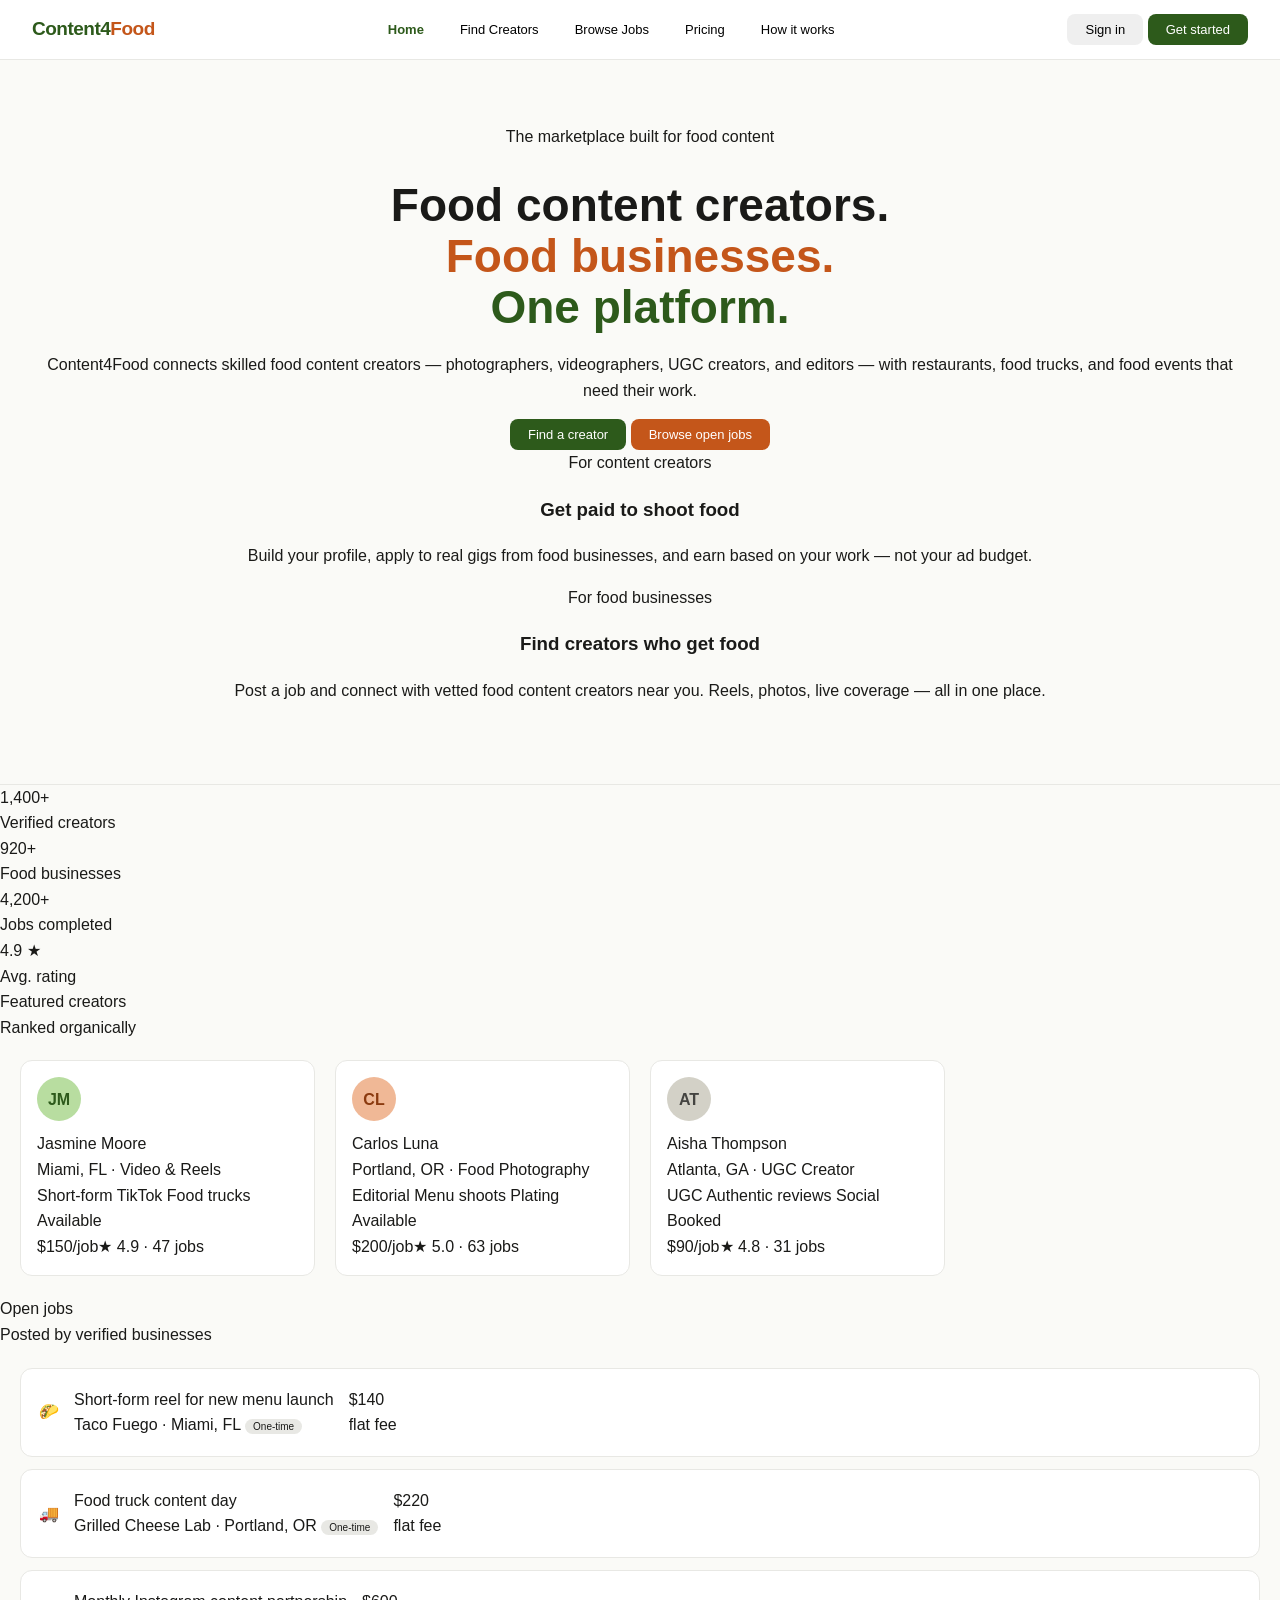
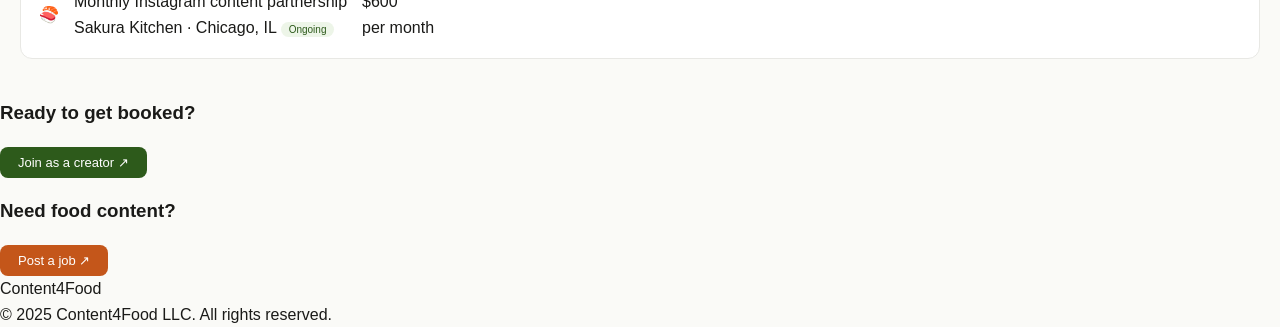
==== index.html @ f80ef60a "Add files via upload" ====
<!DOCTYPE html>
<html lang="en">
<head>
    <meta charset="UTF-8">
    <meta name="viewport" content="width=device-width, initial-scale=1.0">
    <title>Content4Food | Food Content Marketplace</title>
    <link rel="stylesheet" href="assets/css/styles.css">
</head>
<body>
    <div id="root">
        <nav>
            <div class="logo"><span class="logo-c4">Content4</span><span class="logo-food">Food</span></div>
            <div class="nav-links">
                <button class="nl-btn on" onclick="nav('home',this)">Home</button>
                <button class="nl-btn" onclick="nav('creators',this)">Find Creators</button>
                <button class="nl-btn" onclick="nav('jobs',this)">Browse Jobs</button>
                <button class="nl-btn" onclick="nav('pricing',this)">Pricing</button>
                <button class="nl-btn" onclick="nav('how',this)">How it works</button>
            </div>
            <div class="nav-right">
                <button class="btn btn-ghost">Sign in</button>
                <button class="btn btn-green">Get started</button>
            </div>
        </nav>

        <div id="home">
            <div class="hero">
                <div class="hero-inner">
                    <div class="pill"><div class="pill-dot"></div>The marketplace built for food content</div>
                    <h1>Food content creators.<br><span class="h1-orange">Food businesses.</span><br><span class="h1-green">One platform.</span></h1>
                    <p class="hero-sub">Content4Food connects skilled food content creators — photographers, videographers, UGC creators, and editors — with restaurants, food trucks, and food events that need their work.</p>
                    <div class="hero-btns">
                        <button class="btn btn-green btn-lg" onclick="nav('creators',document.querySelectorAll('.nl-btn')[1])">Find a creator</button>
                        <button class="btn btn-orange btn-lg" onclick="nav('jobs',document.querySelectorAll('.nl-btn')[2])">Browse open jobs</button>
                    </div>
                    <div class="dual-card">
                        <div class="dc dc-green">
                            <div class="dc-eyebrow">For content creators</div>
                            <h3>Get paid to shoot food</h3>
                            <p>Build your profile, apply to real gigs from food businesses, and earn based on your work — not your ad budget.</p>
                        </div>
                        <div class="dc dc-orange">
                            <div class="dc-eyebrow">For food businesses</div>
                            <h3>Find creators who get food</h3>
                            <p>Post a job and connect with vetted food content creators near you. Reels, photos, live coverage — all in one place.</p>
                        </div>
                    </div>
                </div>
            </div>
            <div class="stats">
                <div class="stat"><div class="stat-n">1,400+</div><div class="stat-l">Verified creators</div></div>
                <div class="stat"><div class="stat-n">920+</div><div class="stat-l">Food businesses</div></div>
                <div class="stat"><div class="stat-n">4,200+</div><div class="stat-l">Jobs completed</div></div>
                <div class="stat"><div class="stat-n">4.9 ★</div><div class="stat-l">Avg. rating</div></div>
            </div>
            <section>
                <div class="sec-hd"><div class="sec-title">Featured creators</div><span class="sec-sub">Ranked organically</span></div>
                <div class="cgrid" id="home-cg"></div>
            </section>
            <section>
                <div class="sec-hd"><div class="sec-title">Open jobs</div><span class="sec-sub">Posted by verified businesses</span></div>
                <div class="jlist" id="home-jl"></div>
            </section>
        </div>

        <div id="creators" style="display:none">
            <div class="panel">
                <div class="panel-title">Food content creators</div>
                <div class="chips" id="creator-chips">
                    <button class="chip on" onclick="filterC(this,'all')">All</button>
                    <button class="chip" onclick="filterC(this,'video')">Video & Reels</button>
                    <button class="chip" onclick="filterC(this,'photo')">Photography</button>
                    <button class="chip" onclick="filterC(this,'ugc')">UGC</button>
                </div>
                <div class="cgrid" id="all-cg"></div>
            </div>
        </div>

        <div id="jobs" style="display:none">
            <div class="panel">
                <div class="panel-title">Open jobs</div>
                <div class="jlist" id="all-jl"></div>
            </div>
        </div>

        <div id="pricing" style="display:none">
            <div class="panel">
                <div class="panel-title">Simple, fair pricing</div>
                <!-- Pricing content truncated for structure clarity -->
            </div>
        </div>

        <div id="how" style="display:none">
            <div class="panel">
                <div class="panel-title">How Content4Food works</div>
                <!-- How it works content truncated for structure clarity -->
            </div>
        </div>

        <div class="cta-wrap" id="cta">
            <div class="cta-grid">
                <div class="cta-c cta-green">
                    <h3>Ready to get booked?</h3>
                    <button class="btn btn-green">Join as a creator ↗</button>
                </div>
                <div class="cta-c cta-orange">
                    <h3>Need food content?</h3>
                    <button class="btn btn-orange">Post a job ↗</button>
                </div>
            </div>
        </div>

        <footer>
            <div class="flogo"><span class="flogo-c">Content4</span><span class="flogo-f">Food</span></div>
            <div class="fcopy">© 2025 Content4Food LLC. All rights reserved.</div>
        </footer>
    </div>
    <script type="module" src="src/js/main.js"></script>
</body>
</html>
---- assets/css/styles.css ----
:root{
  --g1:#2D5A1B;--g2:#4A8C2A;--g3:#6DB84A;--g-light:#EDF5E8;--g-border:#B8DDA0;
  --o1:#8B3A0F;--o2:#C4561A;--o3:#E8743A;--o-light:#FDF0E8;--o-border:#F0B896;
  --cream:#FAFAF7;--ink:#1A1A18;--slate:#5C5C58;--fog:#9C9C98;--line:#E8E8E4;
  --font-head:'Syne',sans-serif;--font-body:'DM Sans',sans-serif;
}
body{font-family:var(--font-body);color:var(--ink);background:var(--cream);margin:0;line-height:1.6}
nav{display:flex;align-items:center;justify-content:space-between;padding:14px 32px;border-bottom:0.5px solid var(--line);background:#fff;position:sticky;top:0;z-index:100}
.logo{font-family:var(--font-head);font-size:19px;font-weight:800;letter-spacing:-.5px}
.logo-c4{color:var(--g1)}
.logo-food{color:var(--o2)}
.nav-links{display:flex;gap:10px}
.nl-btn{background:none;border:none;padding:7px 13px;font-size:13px;cursor:pointer;border-radius:6px}
.nl-btn.on{font-weight:700;color:var(--g1)}
.btn{font-size:13px;font-weight:500;padding:8px 18px;border-radius:8px;cursor:pointer;border:none}
.btn-green{background:var(--g1);color:#fff}
.btn-orange{background:var(--o2);color:#fff}
.hero{padding:64px 32px;text-align:center;border-bottom:0.5px solid var(--line)}
h1{font-family:var(--font-head);font-size:46px;line-height:1.1;margin-bottom:20px}
.h1-orange{color:var(--o2)}
.h1-green{color:var(--g1)}
.cgrid{display:grid;grid-template-columns:repeat(auto-fill, minmax(280px, 1fr));gap:20px;padding:20px}
.ccard{border:0.5px solid var(--line);border-radius:12px;padding:16px;background:#fff}
.ava{width:44px;height:44px;border-radius:50%;display:flex;align-items:center;justify-content:center;font-weight:700;margin-bottom:10px}
.jlist{display:flex;flex-direction:column;gap:12px;padding:20px}
.jcard{border:0.5px solid var(--line);border-radius:12px;padding:18px;display:flex;align-items:center;gap:15px;background:#fff}
.badge{font-size:10px;padding:2px 8px;border-radius:10px}
.b-once{background:var(--line)}
.b-ongoing{background:var(--g-light);color:var(--g1)}
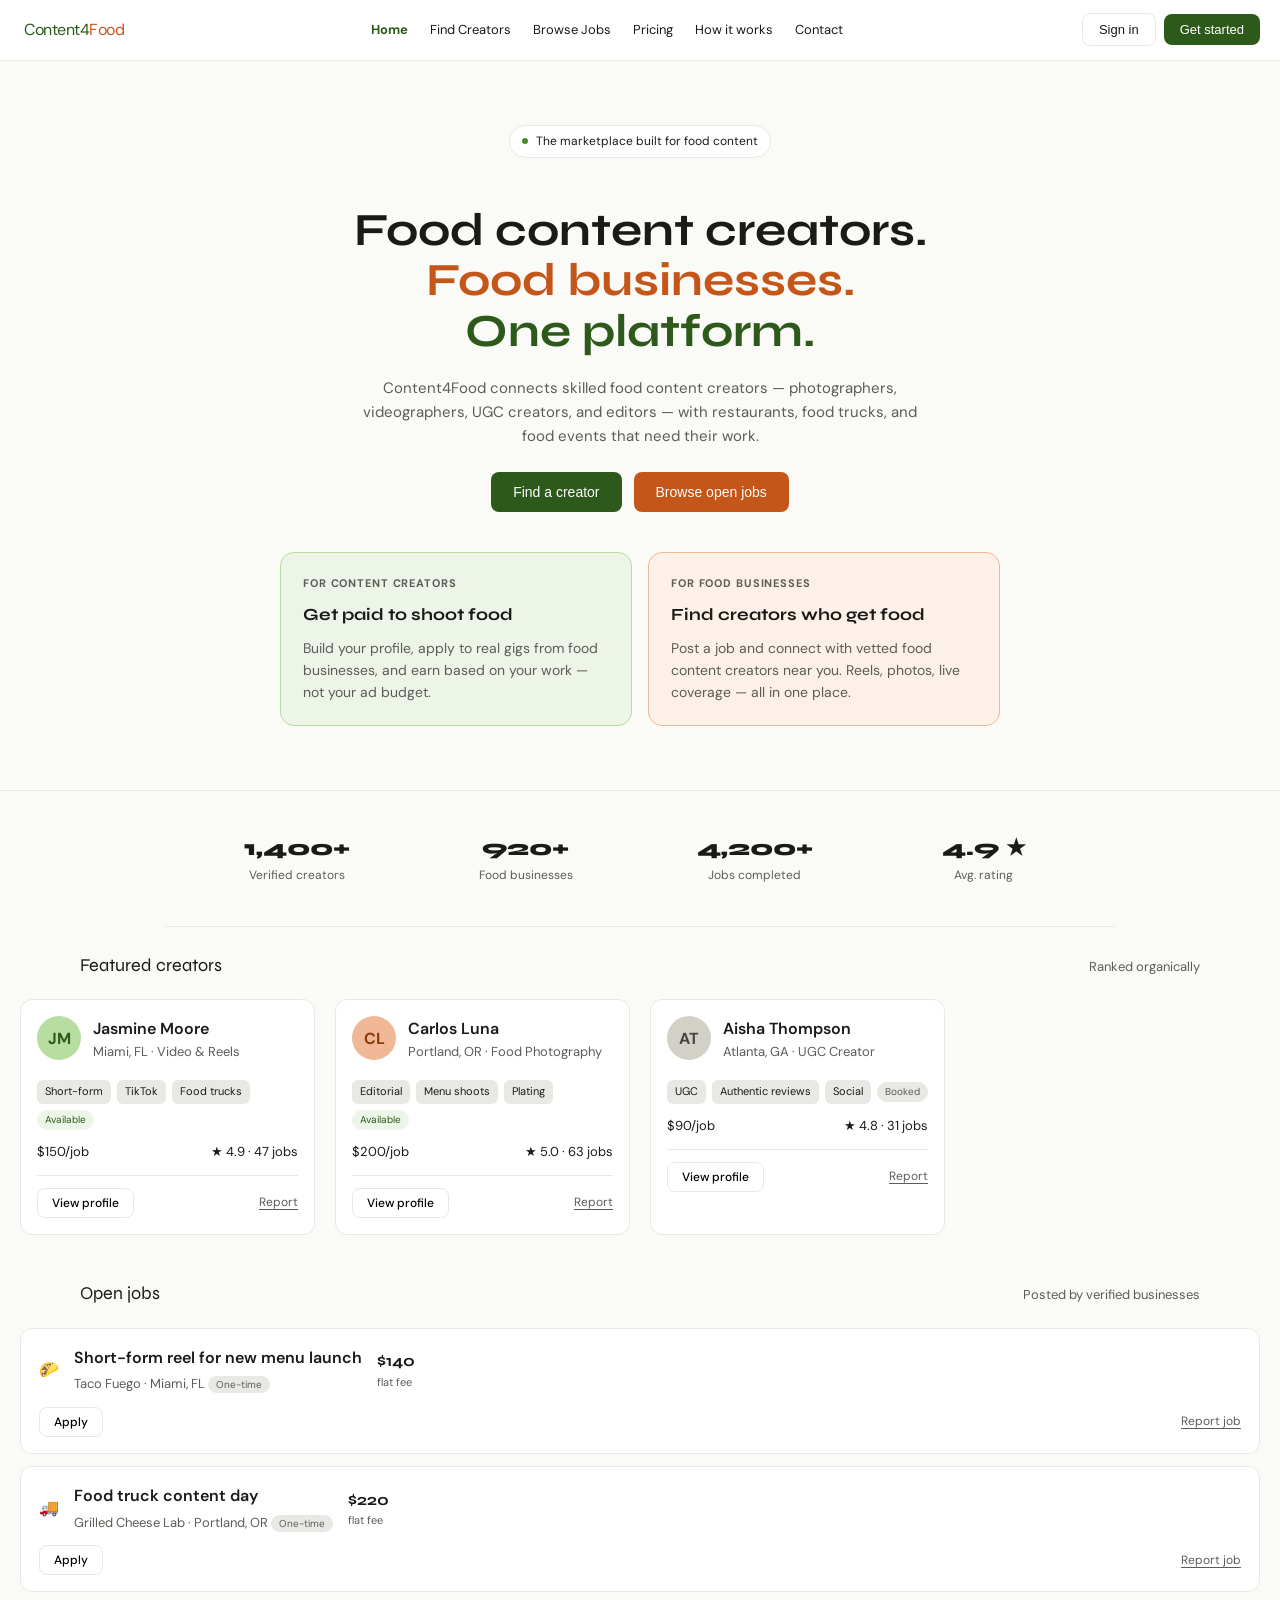
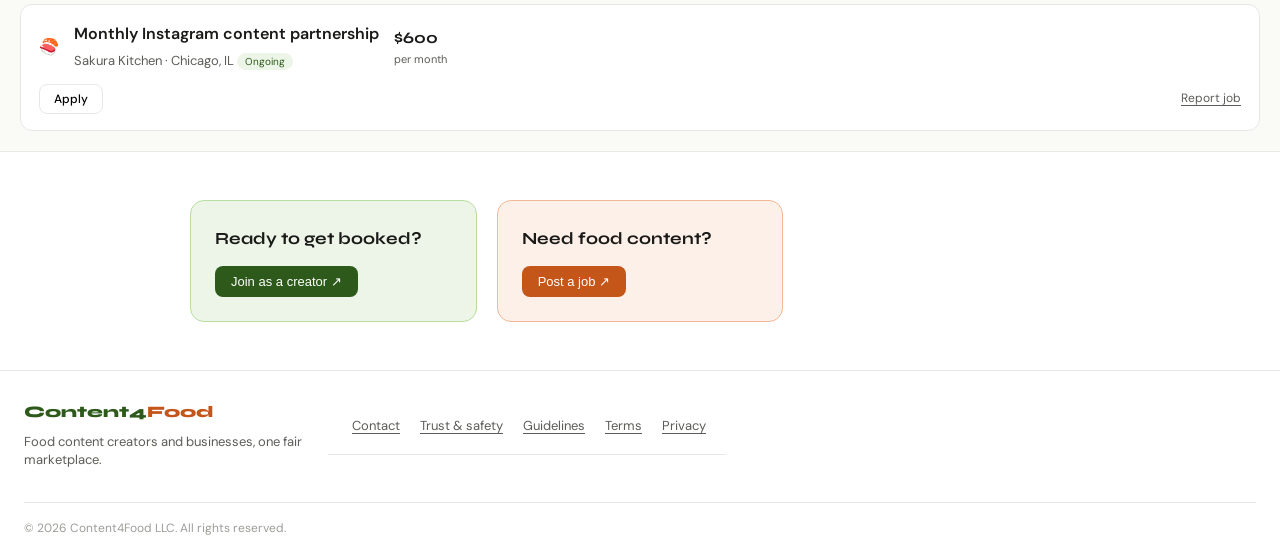
==== commit fae17346: "Add files via upload" ====
--- a/index.html
+++ b/index.html
@@ -4,22 +4,33 @@
     <meta charset="UTF-8">
     <meta name="viewport" content="width=device-width, initial-scale=1.0">
     <title>Content4Food | Food Content Marketplace</title>
+    <link rel="preconnect" href="https://fonts.googleapis.com">
+    <link rel="preconnect" href="https://fonts.gstatic.com" crossorigin>
+    <link href="https://fonts.googleapis.com/css2?family=DM+Sans:ital,opsz,wght@0,9..40,400;0,9..40,500;0,9..40,600;0,9..40,700;1,9..40,400&family=DM+Serif+Display:ital@0;1&family=Syne:wght@400;700;800&display=swap" rel="stylesheet">
     <link rel="stylesheet" href="assets/css/styles.css">
 </head>
 <body>
     <div id="root">
         <nav>
-            <div class="logo"><span class="logo-c4">Content4</span><span class="logo-food">Food</span></div>
+            <button type="button" class="logo logo-btn" onclick="goHome()" aria-label="Content4Food home"><span class="logo-c4">Content4</span><span class="logo-food">Food</span></button>
             <div class="nav-links">
-                <button class="nl-btn on" onclick="nav('home',this)">Home</button>
-                <button class="nl-btn" onclick="nav('creators',this)">Find Creators</button>
-                <button class="nl-btn" onclick="nav('jobs',this)">Browse Jobs</button>
-                <button class="nl-btn" onclick="nav('pricing',this)">Pricing</button>
-                <button class="nl-btn" onclick="nav('how',this)">How it works</button>
+                <button type="button" class="nl-btn on" onclick="nav('home',this)">Home</button>
+                <button type="button" class="nl-btn" onclick="nav('creators',this)">Find Creators</button>
+                <button type="button" class="nl-btn" onclick="nav('jobs',this)">Browse Jobs</button>
+                <button type="button" class="nl-btn" onclick="nav('pricing',this)">Pricing</button>
+                <button type="button" class="nl-btn" onclick="nav('how',this)">How it works</button>
+                <button type="button" class="nl-btn" data-nav="contact" onclick="nav('contact',this)">Contact</button>
             </div>
             <div class="nav-right">
-                <button class="btn btn-ghost">Sign in</button>
-                <button class="btn btn-green">Get started</button>
+                <div class="nav-auth-slot" id="nav-guest">
+                    <button type="button" class="btn btn-ghost nav-cta" onclick="showView('signin')">Sign in</button>
+                    <button type="button" class="btn btn-green nav-cta" onclick="showView('signup-role')">Get started</button>
+                </div>
+                <div class="nav-auth-slot nav-auth-slot--user" id="nav-user" hidden>
+                    <span class="nav-user-label" id="nav-user-label" title=""></span>
+                    <button type="button" class="btn btn-ghost btn-sm nav-cta" onclick="goDashboard()">Dashboard</button>
+                    <button type="button" class="btn btn-ghost btn-sm nav-cta" onclick="logout()">Log out</button>
+                </div>
             </div>
         </nav>
 
@@ -65,35 +76,777 @@
 
         <div id="creators" style="display:none">
             <div class="panel">
-                <div class="panel-title">Food content creators</div>
+                <div class="panel-head">
+                    <div class="panel-title">Food content creators</div>
+                    <p class="panel-sub">Search and sort run in the browser today — plug in an API response later without changing the UI.</p>
+                </div>
+                <div class="panel-toolbar">
+                    <label class="toolbar-field toolbar-field--grow">
+                        <span class="sr-only">Search creators</span>
+                        <input type="search" class="field-input toolbar-input" id="creator-search" placeholder="Search name, city, specialty…" autocomplete="off">
+                    </label>
+                    <label class="toolbar-field">
+                        <span class="toolbar-label">Sort</span>
+                        <select class="field-input toolbar-select" id="creator-sort">
+                            <option value="rating-desc">Rating (high → low)</option>
+                            <option value="rating-asc">Rating (low → high)</option>
+                            <option value="jobs-desc">Completed jobs (high → low)</option>
+                            <option value="jobs-asc">Completed jobs (low → high)</option>
+                            <option value="name-asc">Name (A–Z)</option>
+                            <option value="name-desc">Name (Z–A)</option>
+                        </select>
+                    </label>
+                </div>
                 <div class="chips" id="creator-chips">
-                    <button class="chip on" onclick="filterC(this,'all')">All</button>
-                    <button class="chip" onclick="filterC(this,'video')">Video & Reels</button>
-                    <button class="chip" onclick="filterC(this,'photo')">Photography</button>
-                    <button class="chip" onclick="filterC(this,'ugc')">UGC</button>
+                    <button type="button" class="chip on" onclick="filterC(this,'all')">All</button>
+                    <button type="button" class="chip" onclick="filterC(this,'video')">Video & Reels</button>
+                    <button type="button" class="chip" onclick="filterC(this,'photo')">Photography</button>
+                    <button type="button" class="chip" onclick="filterC(this,'ugc')">UGC</button>
                 </div>
                 <div class="cgrid" id="all-cg"></div>
+                <p class="panel-empty" id="creator-empty" hidden>No creators match your filters.</p>
             </div>
         </div>
 
         <div id="jobs" style="display:none">
             <div class="panel">
-                <div class="panel-title">Open jobs</div>
+                <div class="panel-head">
+                    <div class="panel-title">Open jobs</div>
+                    <p class="panel-sub" id="jobs-panel-sub-guest">Browse open roles posted by food businesses. <strong>Sign in</strong> to search, filter by job type, and sort results.</p>
+                    <p class="panel-sub" id="jobs-panel-sub-auth" hidden>Search and filters apply to the sample job list — swap in your API response later.</p>
+                </div>
+                <div class="jobs-guest-hint card card-pad" id="jobs-browse-guest">
+                    <p class="jobs-guest-hint__text">Sign in to unlock search, job-type filters, and sorting on this page.</p>
+                    <button type="button" class="btn btn-green btn-sm" onclick="showView('signin')">Sign in</button>
+                    <button type="button" class="btn btn-ghost btn-sm" onclick="showView('signup-role')">Create account</button>
+                </div>
+                <div class="panel-toolbar" id="jobs-browse-tools" hidden>
+                    <label class="toolbar-field toolbar-field--grow">
+                        <span class="sr-only">Search jobs</span>
+                        <input type="search" class="field-input toolbar-input" id="job-search" placeholder="Search title, business, city…" autocomplete="off">
+                    </label>
+                    <label class="toolbar-field">
+                        <span class="toolbar-label">Job type</span>
+                        <select class="field-input toolbar-select" id="job-kind">
+                            <option value="all">All types</option>
+                            <option value="once">One-time</option>
+                            <option value="ongoing">Ongoing</option>
+                        </select>
+                    </label>
+                    <label class="toolbar-field">
+                        <span class="toolbar-label">Sort</span>
+                        <select class="field-input toolbar-select" id="job-sort">
+                            <option value="pay-desc">Budget (high → low)</option>
+                            <option value="pay-asc">Budget (low → high)</option>
+                            <option value="title-asc">Title (A–Z)</option>
+                            <option value="city-asc">City (A–Z)</option>
+                        </select>
+                    </label>
+                </div>
                 <div class="jlist" id="all-jl"></div>
+                <p class="panel-empty" id="job-empty" hidden>No jobs match your filters.</p>
             </div>
         </div>
 
         <div id="pricing" style="display:none">
-            <div class="panel">
-                <div class="panel-title">Simple, fair pricing</div>
-                <!-- Pricing content truncated for structure clarity -->
-            </div>
+            <section class="pricing-page" aria-labelledby="pricing-heading">
+                <div class="pricing-inner">
+                    <header class="pricing-header">
+                        <h1 id="pricing-heading" class="pricing-heading">Simple, fair pricing</h1>
+                        <p class="pricing-lede">Free accounts with verification on both sides, then a simple yearly membership. No boosted listings. No pay-to-rank. Discovery is 100% merit-based.</p>
+                    </header>
+
+                    <div class="pricing-cards">
+                        <article class="price-card price-card--creator">
+                            <p class="price-card__eyebrow">For content creators</p>
+                            <p class="price-card__free-tier">Free account with verification</p>
+                            <p class="price-card__price"><span class="price-card__currency">$</span>49<span class="price-card__suffix">.99</span></p>
+                            <p class="price-card__period">membership per year</p>
+                            <p class="price-card__annual">Join free, complete verification, then activate full access with annual membership.</p>
+                            <ul class="price-card__list">
+                                <li><span class="price-check price-check--creator" aria-hidden="true"></span> Verified profile with portfolio hosting</li>
+                                <li><span class="price-check price-check--creator" aria-hidden="true"></span> Unlimited job applications</li>
+                                <li><span class="price-check price-check--creator" aria-hidden="true"></span> Direct messaging with businesses</li>
+                                <li><span class="price-check price-check--creator" aria-hidden="true"></span> Booking &amp; contract tools</li>
+                                <li><span class="price-check price-check--creator" aria-hidden="true"></span> Secure payment processing</li>
+                                <li><span class="price-check price-check--creator" aria-hidden="true"></span> Profile analytics &amp; view tracking</li>
+                                <li><span class="price-check price-check--creator" aria-hidden="true"></span> Two-way ratings after every job</li>
+                            </ul>
+                            <button type="button" class="price-card__btn" onclick="nav('creators', document.querySelectorAll('.nl-btn')[1])">Join as a creator</button>
+                        </article>
+
+                        <article class="price-card price-card--business">
+                            <p class="price-card__eyebrow">For food businesses</p>
+                            <p class="price-card__free-tier">Free account with verification</p>
+                            <p class="price-card__price"><span class="price-card__currency">$</span>199<span class="price-card__suffix">.99</span></p>
+                            <p class="price-card__period">membership per year</p>
+                            <p class="price-card__annual">Join free, verify your business, then activate posting and hiring tools with annual membership.</p>
+                            <ul class="price-card__list">
+                                <li><span class="price-check price-check--business" aria-hidden="true"></span> Verified business profile &amp; unlimited job postings</li>
+                                <li><span class="price-check price-check--business" aria-hidden="true"></span> Full creator profile &amp; portfolio access</li>
+                                <li><span class="price-check price-check--business" aria-hidden="true"></span> Direct messaging with creators</li>
+                                <li><span class="price-check price-check--business" aria-hidden="true"></span> Invite specific creators to apply</li>
+                                <li><span class="price-check price-check--business" aria-hidden="true"></span> Booking &amp; contract management</li>
+                                <li><span class="price-check price-check--business" aria-hidden="true"></span> Secure escrow payment processing</li>
+                                <li><span class="price-check price-check--business" aria-hidden="true"></span> Two-way ratings after every job</li>
+                            </ul>
+                            <button type="button" class="price-card__btn" onclick="nav('jobs', document.querySelectorAll('.nl-btn')[2])">Join as a business</button>
+                        </article>
+                    </div>
+
+                    <div class="fee-banner">
+                        <div class="fee-banner__icon" aria-hidden="true">%</div>
+                        <p class="fee-banner__text"><strong>9% completion fee</strong> on every job. This covers secure escrow, payment processing, and dispute resolution — not profit boosting. It keeps both sides accountable to finishing what they start, on-platform.</p>
+                    </div>
+
+                    <div class="pricing-bottom-cta">
+                        <div class="pricing-cta pricing-cta--creator">
+                            <h2 class="pricing-cta__title">Ready to get booked?</h2>
+                            <p class="pricing-cta__body">Join 1,400+ food content creators already earning on Content4Food. Your next gig is based on your work — not your wallet.</p>
+                            <button type="button" class="pricing-cta__btn" onclick="nav('creators', document.querySelectorAll('.nl-btn')[1])">Join as a creator <span class="pricing-cta__arrow" aria-hidden="true">↗</span></button>
+                        </div>
+                        <div class="pricing-cta pricing-cta--business">
+                            <h2 class="pricing-cta__title">Need food content?</h2>
+                            <p class="pricing-cta__body">Post a job and connect with vetted food content creators near you. Quality discovery, fair marketplace, real results.</p>
+                            <button type="button" class="pricing-cta__btn" onclick="nav('jobs', document.querySelectorAll('.nl-btn')[2])">Post a job <span class="pricing-cta__arrow" aria-hidden="true">↗</span></button>
+                        </div>
+                    </div>
+                </div>
+            </section>
         </div>
 
         <div id="how" style="display:none">
-            <div class="panel">
-                <div class="panel-title">How Content4Food works</div>
-                <!-- How it works content truncated for structure clarity -->
+            <section class="how-page" aria-labelledby="how-heading">
+                <div class="how-inner">
+                    <h1 id="how-heading" class="how-heading">How it works</h1>
+
+                    <div class="how-columns">
+                        <div class="how-col how-col--creators">
+                            <h2 class="how-col__title">For food content creators</h2>
+                            <ol class="how-steps">
+                                <li class="how-step">
+                                    <span class="how-step__n how-step__n--creator">1</span>
+                                    <div class="how-step__body">
+                                        <p class="how-step__title"><strong>Build your profile.</strong></p>
+                                        <p class="how-step__desc">Add your niche, portfolio, rates, and availability. Get verified with a quick review.</p>
+                                    </div>
+                                </li>
+                                <li class="how-step">
+                                    <span class="how-step__n how-step__n--creator">2</span>
+                                    <div class="how-step__body">
+                                        <p class="how-step__title"><strong>Browse &amp; apply to jobs.</strong></p>
+                                        <p class="how-step__desc">Filter by type, location, and pay. Send a pitch directly to the business — no middleman.</p>
+                                    </div>
+                                </li>
+                                <li class="how-step">
+                                    <span class="how-step__n how-step__n--creator">3</span>
+                                    <div class="how-step__body">
+                                        <p class="how-step__title"><strong>Get hired &amp; deliver.</strong></p>
+                                        <p class="how-step__desc">Agree on scope, shoot the content, deliver through the platform, and get paid securely.</p>
+                                    </div>
+                                </li>
+                                <li class="how-step">
+                                    <span class="how-step__n how-step__n--creator">4</span>
+                                    <div class="how-step__body">
+                                        <p class="how-step__title"><strong>Build your reputation.</strong></p>
+                                        <p class="how-step__desc">Collect ratings from every job. Higher ratings and more completed jobs = better organic discovery.</p>
+                                    </div>
+                                </li>
+                            </ol>
+                        </div>
+
+                        <div class="how-col how-col--business">
+                            <h2 class="how-col__title">For restaurants &amp; food businesses</h2>
+                            <ol class="how-steps">
+                                <li class="how-step">
+                                    <span class="how-step__n how-step__n--business">1</span>
+                                    <div class="how-step__body">
+                                        <p class="how-step__title"><strong>Post your job.</strong></p>
+                                        <p class="how-step__desc">Describe what you need — a reel, photo set, live event coverage, or ongoing content partnership.</p>
+                                    </div>
+                                </li>
+                                <li class="how-step">
+                                    <span class="how-step__n how-step__n--business">2</span>
+                                    <div class="how-step__body">
+                                        <p class="how-step__title"><strong>Review applicants.</strong></p>
+                                        <p class="how-step__desc">Browse pitches by portfolio, rating, and experience. Message creators directly before committing.</p>
+                                    </div>
+                                </li>
+                                <li class="how-step">
+                                    <span class="how-step__n how-step__n--business">3</span>
+                                    <div class="how-step__body">
+                                        <p class="how-step__title"><strong>Book and brief them.</strong></p>
+                                        <p class="how-step__desc">Confirm scope and deliverables through the platform. Funds held in escrow until content is approved.</p>
+                                    </div>
+                                </li>
+                                <li class="how-step">
+                                    <span class="how-step__n how-step__n--business">4</span>
+                                    <div class="how-step__body">
+                                        <p class="how-step__title"><strong>Approve &amp; release payment.</strong></p>
+                                        <p class="how-step__desc">Approve the content, release payment, and leave a rating. Your rating as a client matters too.</p>
+                                    </div>
+                                </li>
+                            </ol>
+                        </div>
+                    </div>
+
+                    <aside class="how-ranking">
+                        <h2 class="how-ranking__title">How organic ranking works</h2>
+                        <p class="how-ranking__body">Discovery order reflects completed jobs, average ratings, and response times — not who pays more for a subscription or ads. Consistent quality and reliability move you up; everyone is ranked on outcomes.</p>
+                    </aside>
+                </div>
+            </section>
+        </div>
+
+        <div id="contact" style="display:none">
+            <section class="content-page" aria-labelledby="contact-heading">
+                <div class="content-inner content-inner--narrow">
+                    <h1 id="contact-heading" class="content-title">Contact</h1>
+                    <p class="content-lede">Questions about Content4Food? Reach out—we will tune routing (email, ticketing, etc.) before launch.</p>
+                    <div class="contact-grid">
+                        <div class="card card-pad">
+                            <h2 class="content-h2">Message us</h2>
+                            <p class="muted">Form placeholder; connect to your inbox or support tool later.</p>
+                            <label class="field"><span class="field-label">Name</span><input type="text" class="field-input" id="contact-name" autocomplete="name" placeholder="Your name"></label>
+                            <label class="field"><span class="field-label">Email</span><input type="email" class="field-input" id="contact-email" autocomplete="email" placeholder="you@company.com"></label>
+                            <label class="field"><span class="field-label">Message</span><textarea class="field-input field-textarea" id="contact-msg" rows="5" placeholder="How can we help?"></textarea></label>
+                            <button type="button" class="btn btn-green btn-block" onclick="contactFormDemo()">Send message</button>
+                        </div>
+                        <aside class="card card-pad contact-aside">
+                            <h2 class="content-h2">Other ways</h2>
+                            <p><strong>Email (placeholder):</strong> <a class="text-link" href="mailto:hello@content4food.com">hello@content4food.com</a></p>
+                            <p class="muted small">Replace with your real support address. For urgent payment or safety issues, we will add a dedicated line in Trust &amp; safety.</p>
+                        </aside>
+                    </div>
+                </div>
+            </section>
+        </div>
+
+        <div id="trust-safety" style="display:none">
+            <section class="content-page" aria-labelledby="ts-heading">
+                <div class="content-inner">
+                    <h1 id="ts-heading" class="content-title">Trust &amp; safety</h1>
+                    <p class="content-lede">How we think about safety on Content4Food. Full policies will expand as we move toward launch—this page is a living outline.</p>
+                    <div class="content-blocks">
+                        <div class="content-block card card-pad">
+                            <h2 class="content-h2">Community standards</h2>
+                            <p>We expect respectful communication, honest profiles, and work delivered as agreed. Harassment, fraud, and off-platform payment pressure to evade fees undermine the marketplace for everyone.</p>
+                        </div>
+                        <div class="content-block card card-pad">
+                            <h2 class="content-h2">Verification</h2>
+                            <p>Creators and businesses go through review so people on the platform are who they say they are. Verification status will be shown clearly on profiles; requirements may vary by role and region.</p>
+                        </div>
+                        <div class="content-block card card-pad">
+                            <h2 class="content-h2">Reporting &amp; disputes</h2>
+                            <p>Users will be able to report behavior that breaks our rules. Job-related disagreements should be raised in-product first; we are designing an escalation path for payment and deliverable disputes. Details TBD.</p>
+                        </div>
+                        <div class="content-block card card-pad">
+                            <h2 class="content-h2">Payments</h2>
+                            <p>We plan to use platform-mediated payments so both sides are protected. Never send payment off-platform to someone you only know through a message—scams are a real risk in marketplaces.</p>
+                        </div>
+                    </div>
+                    <p class="content-foot-actions">
+                        <button type="button" class="btn btn-outline-sm" onclick="nav('guidelines', null)">Content guidelines</button>
+                        <button type="button" class="btn btn-outline-sm" onclick="showView('report-user')">Report a user</button>
+                        <button type="button" class="btn btn-outline-sm" onclick="showView('report-job')">Report a job</button>
+                        <button type="button" class="btn btn-outline-sm" onclick="showView('dispute')">Dispute intake</button>
+                    </p>
+                </div>
+            </section>
+        </div>
+
+        <div id="terms" style="display:none">
+            <section class="content-page content-page--legal" aria-labelledby="terms-heading">
+                <div class="content-inner content-inner--legal">
+                    <h1 id="terms-heading" class="content-title">Terms of Service</h1>
+                    <p class="legal-placeholder"><strong>Placeholder only.</strong> This is not legal advice. Replace this entire page with terms reviewed and approved by qualified counsel for your entity and jurisdiction before you accept users or money.</p>
+                    <div class="legal-prose">
+                        <p>These Terms of Service (“Terms”) are a temporary placeholder for Content4Food. They do not create a binding agreement. A future version will describe eligibility, accounts, fees, intellectual property, limitation of liability, governing law, and dispute resolution.</p>
+                        <p>By using the site in its current demo or beta form, you understand that features, fees, and policies may change. Do not rely on this text for legal or business decisions.</p>
+                    </div>
+                </div>
+            </section>
+        </div>
+
+        <div id="privacy" style="display:none">
+            <section class="content-page content-page--legal" aria-labelledby="privacy-heading">
+                <div class="content-inner content-inner--legal">
+                    <h1 id="privacy-heading" class="content-title">Privacy Policy</h1>
+                    <p class="legal-placeholder"><strong>Placeholder only.</strong> Replace with a policy that matches your real data practices, regions you serve, and applicable laws (e.g. GDPR, CCPA as applicable).</p>
+                    <div class="legal-prose">
+                        <p>This Privacy Policy is a temporary placeholder. A future version will describe what personal data we collect (e.g. account, profile, messages, payments), how we use it, how long we keep it, who we share it with (such as payment processors), and the choices and rights available to you.</p>
+                        <p>Until a formal policy is published, minimize the personal data you submit to demos and prototypes.</p>
+                    </div>
+                </div>
+            </section>
+        </div>
+
+        <div id="guidelines" style="display:none">
+            <section class="content-page" aria-labelledby="guidelines-heading">
+                <div class="content-inner">
+                    <h1 id="guidelines-heading" class="content-title">Content guidelines</h1>
+                    <p class="content-lede">What belongs on Content4Food, and what we may remove or escalate. This is a working outline—replace with your full policy as you scale.</p>
+                    <div class="content-blocks">
+                        <div class="content-block card card-pad">
+                            <h2 class="content-h2">Allowed content</h2>
+                            <p>Food-forward portfolios, accurate availability and rates, honest pitches, and professional communication with businesses and creators.</p>
+                        </div>
+                        <div class="content-block card card-pad">
+                            <h2 class="content-h2">Not allowed</h2>
+                            <p>Harassment, hate, sexual content involving minors, scams, impersonation, stolen portfolio work, or attempts to move payments off-platform to avoid fees and protections.</p>
+                        </div>
+                        <div class="content-block card card-pad">
+                            <h2 class="content-h2">Enforcement</h2>
+                            <p>We may warn, restrict, or remove accounts that break these rules. Serious cases can be referred to law enforcement where appropriate.</p>
+                        </div>
+                        <div class="content-block card card-pad">
+                            <h2 class="content-h2">Legal &amp; privacy</h2>
+                            <p>Binding terms and data practices will live in our <button type="button" class="link-btn" onclick="nav('terms', null)">Terms of Service</button> and <button type="button" class="link-btn" onclick="nav('privacy', null)">Privacy Policy</button> once finalized.</p>
+                        </div>
+                    </div>
+                    <p class="content-foot-actions">
+                        <button type="button" class="btn btn-outline-sm" onclick="nav('trust-safety', null)">Trust &amp; safety</button>
+                        <button type="button" class="btn btn-outline-sm" onclick="nav('report-user', null)">Report a profile</button>
+                        <button type="button" class="btn btn-outline-sm" onclick="nav('report-job', null)">Report a job</button>
+                    </p>
+                </div>
+            </section>
+        </div>
+
+        <div id="report-user" style="display:none">
+            <div class="flow-page">
+                <div class="flow-inner flow-inner--narrow">
+                    <button type="button" class="flow-back" onclick="nav('guidelines', null)">← Guidelines</button>
+                    <h1 class="flow-title">Report a user</h1>
+                    <p class="flow-hint">Use this for harassment, impersonation, scam attempts, or policy violations. For payment disagreements, prefer <button type="button" class="link-btn" onclick="showView('dispute')">dispute intake</button>.</p>
+                    <input type="hidden" id="ru-slug" value="">
+                    <label class="field"><span class="field-label">Profile (if applicable)</span><input type="text" class="field-input" id="ru-display" readonly placeholder="Select from a profile or leave blank"></label>
+                    <label class="field"><span class="field-label">Reason</span>
+                        <select class="field-input" id="ru-reason">
+                            <option value="">Choose…</option>
+                            <option value="harassment">Harassment or abuse</option>
+                            <option value="impersonation">Impersonation</option>
+                            <option value="scam">Scam or fraud</option>
+                            <option value="ip">Stolen / misrepresented work</option>
+                            <option value="other">Other</option>
+                        </select>
+                    </label>
+                    <label class="field"><span class="field-label">Details</span><textarea class="field-input field-textarea" id="ru-details" rows="5" placeholder="What happened? Include dates and screenshots if you attach files later."></textarea></label>
+                    <button type="button" class="btn btn-green btn-block" onclick="submitReportUser()">Submit report</button>
+                </div>
+            </div>
+        </div>
+
+        <div id="report-job" style="display:none">
+            <div class="flow-page">
+                <div class="flow-inner flow-inner--narrow">
+                    <button type="button" class="flow-back" onclick="nav('jobs', document.querySelectorAll('.nl-btn')[2])">← Jobs</button>
+                    <h1 class="flow-title">Report a job</h1>
+                    <p class="flow-hint">Misleading pay, illegal requests, spam postings, or harassment from a business.</p>
+                    <input type="hidden" id="rj-id" value="">
+                    <label class="field"><span class="field-label">Job</span><input type="text" class="field-input" id="rj-display" readonly placeholder="Select from a listing or describe below"></label>
+                    <label class="field"><span class="field-label">Reason</span>
+                        <select class="field-input" id="rj-reason">
+                            <option value="">Choose…</option>
+                            <option value="misleading">Misleading description or budget</option>
+                            <option value="illegal">Illegal or unsafe request</option>
+                            <option value="spam">Spam / duplicate</option>
+                            <option value="harassment">Harassment</option>
+                            <option value="other">Other</option>
+                        </select>
+                    </label>
+                    <label class="field"><span class="field-label">Details</span><textarea class="field-input field-textarea" id="rj-details" rows="5"></textarea></label>
+                    <button type="button" class="btn btn-orange btn-block" onclick="submitReportJob()">Submit report</button>
+                </div>
+            </div>
+        </div>
+
+        <div id="dispute" style="display:none">
+            <div class="flow-page">
+                <div class="flow-inner flow-inner--narrow">
+                    <button type="button" class="flow-back" onclick="nav('trust-safety', null)">← Trust &amp; safety</button>
+                    <h1 class="flow-title">Dispute intake</h1>
+                    <p class="flow-hint">Start a ticket about deliverables, payment release, or scope disagreements. This form is a prototype—production will tie into escrow state and admin workflows.</p>
+                    <label class="field"><span class="field-label">Your role</span>
+                        <select class="field-input" id="dq-role">
+                            <option value="creator">Creator</option>
+                            <option value="business">Business</option>
+                        </select>
+                    </label>
+                    <label class="field"><span class="field-label">Job / contract reference</span><input type="text" class="field-input" id="dq-ref" placeholder="Job title or ID from your dashboard"></label>
+                    <label class="field"><span class="field-label">Issue type</span>
+                        <select class="field-input" id="dq-type">
+                            <option value="deliverable">Deliverable quality / revisions</option>
+                            <option value="payment">Payment / escrow release</option>
+                            <option value="scope">Scope disagreement</option>
+                            <option value="no-show">No-show / cancellation</option>
+                            <option value="other">Other</option>
+                        </select>
+                    </label>
+                    <label class="field"><span class="field-label">Desired outcome</span><textarea class="field-input field-textarea" id="dq-outcome" rows="3" placeholder="What would resolve this for you?"></textarea></label>
+                    <label class="field"><span class="field-label">Timeline</span><textarea class="field-input field-textarea" id="dq-story" rows="5" placeholder="Chronological summary of what happened."></textarea></label>
+                    <button type="button" class="btn btn-green btn-block" onclick="submitDispute()">Submit intake</button>
+                </div>
+            </div>
+        </div>
+
+        <div id="signin" style="display:none">
+            <div class="flow-page">
+                <div class="flow-inner flow-inner--narrow">
+                    <button type="button" class="flow-back" onclick="goHome()">← Home</button>
+                    <h1 class="flow-title">Sign in</h1>
+                    <p class="flow-hint">Demo: use <strong>creator@demo.com</strong>, <strong>business@demo.com</strong>, or <strong>admin@demo.com</strong> — password can be anything.</p>
+                    <label class="field"><span class="field-label">Email</span><input type="email" id="signin-email" class="field-input" autocomplete="username" placeholder="you@example.com"></label>
+                    <label class="field"><span class="field-label">Password</span><input type="password" id="signin-pass" class="field-input" autocomplete="current-password" placeholder="••••••••"></label>
+                    <button type="button" class="btn btn-green btn-block" onclick="submitSignIn()">Sign in</button>
+                    <p class="flow-foot">New here? <button type="button" class="link-btn" onclick="showView('signup-role')">Create an account</button></p>
+                </div>
+            </div>
+        </div>
+
+        <div id="signup-role" style="display:none">
+            <div class="flow-page">
+                <div class="flow-inner">
+                    <button type="button" class="flow-back" onclick="goHome()">← Home</button>
+                    <h1 class="flow-title">Get started</h1>
+                    <p class="flow-lede">Choose how you will use Content4Food.</p>
+                    <div class="role-cards">
+                        <button type="button" class="role-card role-card--creator" onclick="startCreatorSignup()">
+                            <span class="role-card__eyebrow">I create content</span>
+                            <strong class="role-card__title">Food content creator</strong>
+                            <p class="role-card__desc">Add your niche, portfolio, rates, and availability. Apply to jobs and get booked.</p>
+                        </button>
+                        <button type="button" class="role-card role-card--biz" onclick="startBusinessSignup()">
+                            <span class="role-card__eyebrow">I hire creators</span>
+                            <strong class="role-card__title">Restaurant or food business</strong>
+                            <p class="role-card__desc">Post jobs, review applicants, manage escrow, and release payments when work is approved.</p>
+                        </button>
+                    </div>
+                    <p class="flow-foot-subtle"><button type="button" class="link-btn" onclick="showView('signin')">Already have an account? Sign in</button></p>
+                    <p class="flow-foot-subtle"><button type="button" class="link-btn link-btn--muted" onclick="demoAdminLogin()">Platform admin (demo)</button></p>
+                </div>
+            </div>
+        </div>
+
+        <div id="onboard-creator" style="display:none">
+            <div class="flow-page">
+                <div class="flow-inner flow-inner--narrow">
+                    <button type="button" class="flow-back" onclick="showView('signup-role')">← Back</button>
+                    <h1 class="flow-title">Creator onboarding</h1>
+                    <p class="flow-lede flow-lede--sm" id="wiz-c-ind">Step 1 of 4</p>
+                    <div class="wiz-progress"><div class="wiz-progress-fill" id="wiz-c-fill"></div></div>
+
+                    <div class="wiz-step" data-wiz-c="1">
+                        <h2 class="wiz-sh">Niche &amp; basics</h2>
+                        <label class="field"><span class="field-label">Display name</span><input type="text" id="oc-name" class="field-input" placeholder="Alex Martinez"></label>
+                        <label class="field"><span class="field-label">Email</span><input type="email" id="oc-email" class="field-input" placeholder="creator@demo.com"></label>
+                        <fieldset class="field-set">
+                            <legend class="field-label">Specialties (pick any)</legend>
+                            <div class="chip-grid">
+                                <label class="check-chip"><input type="checkbox" name="oc-niche" value="Food photography"> Food photography</label>
+                                <label class="check-chip"><input type="checkbox" name="oc-niche" value="Short-form video"> Short-form video</label>
+                                <label class="check-chip"><input type="checkbox" name="oc-niche" value="UGC"> UGC</label>
+                                <label class="check-chip"><input type="checkbox" name="oc-niche" value="Editing"> Editing</label>
+                                <label class="check-chip"><input type="checkbox" name="oc-niche" value="Live coverage"> Live coverage</label>
+                            </div>
+                        </fieldset>
+                    </div>
+
+                    <div class="wiz-step" data-wiz-c="2" hidden>
+                        <h2 class="wiz-sh">Portfolio</h2>
+                        <label class="field"><span class="field-label">Upload samples</span><input type="file" id="oc-files" class="field-input" multiple accept="image/*,video/*"></label>
+                        <label class="field"><span class="field-label">Portfolio links</span><textarea id="oc-portfolio" class="field-input field-textarea" rows="4" placeholder="Paste Behance, Drive links, or IG handles — one per line."></textarea></label>
+                    </div>
+
+                    <div class="wiz-step" data-wiz-c="3" hidden>
+                        <h2 class="wiz-sh">Rates</h2>
+                        <label class="field"><span class="field-label">Typical package</span>
+                            <select id="oc-rate-type" class="field-input">
+                                <option value="per-job">Per job / flat fee</option>
+                                <option value="hourly">Hourly</option>
+                                <option value="day-rate">Day rate</option>
+                            </select>
+                        </label>
+                        <div class="field-row">
+                            <label class="field"><span class="field-label">Min ($)</span><input type="number" id="oc-rate-min" class="field-input" min="0" placeholder="120"></label>
+                            <label class="field"><span class="field-label">Max ($)</span><input type="number" id="oc-rate-max" class="field-input" min="0" placeholder="350"></label>
+                        </div>
+                    </div>
+
+                    <div class="wiz-step" data-wiz-c="4" hidden>
+                        <h2 class="wiz-sh">Availability</h2>
+                        <fieldset class="field-set">
+                            <legend class="field-label">Days you usually shoot</legend>
+                            <div class="chip-grid">
+                                <label class="check-chip"><input type="checkbox" name="oc-day" value="Mon"> Mon</label>
+                                <label class="check-chip"><input type="checkbox" name="oc-day" value="Tue"> Tue</label>
+                                <label class="check-chip"><input type="checkbox" name="oc-day" value="Wed"> Wed</label>
+                                <label class="check-chip"><input type="checkbox" name="oc-day" value="Thu"> Thu</label>
+                                <label class="check-chip"><input type="checkbox" name="oc-day" value="Fri"> Fri</label>
+                                <label class="check-chip"><input type="checkbox" name="oc-day" value="Sat"> Sat</label>
+                                <label class="check-chip"><input type="checkbox" name="oc-day" value="Sun"> Sun</label>
+                            </div>
+                        </fieldset>
+                        <label class="field field--check"><input type="checkbox" id="oc-open" checked> <span>Taking new clients</span></label>
+                    </div>
+
+                    <div class="wiz-actions">
+                        <button type="button" class="btn btn-ghost" id="wiz-c-prev" onclick="wizCreatorPrev()" hidden>Back</button>
+                        <button type="button" class="btn btn-green" id="wiz-c-next" onclick="wizCreatorNext()">Continue</button>
+                    </div>
+                </div>
+            </div>
+        </div>
+
+        <div id="onboard-business" style="display:none">
+            <div class="flow-page">
+                <div class="flow-inner flow-inner--narrow">
+                    <button type="button" class="flow-back" onclick="showView('signup-role')">← Back</button>
+                    <h1 class="flow-title">Business onboarding</h1>
+                    <p class="flow-lede flow-lede--sm" id="wiz-b-ind">Step 1 of 3</p>
+                    <div class="wiz-progress"><div class="wiz-progress-fill" id="wiz-b-fill"></div></div>
+
+                    <div class="wiz-step" data-wiz-b="1">
+                        <h2 class="wiz-sh">Business type</h2>
+                        <label class="field"><span class="field-label">Email</span><input type="email" id="ob-email" class="field-input" placeholder="business@demo.com"></label>
+                        <label class="field"><span class="field-label">Business name</span><input type="text" id="ob-name" class="field-input" placeholder="Taco Fuego"></label>
+                        <label class="field"><span class="field-label">Type</span>
+                            <select id="ob-type" class="field-input">
+                                <option value="Restaurant">Restaurant</option>
+                                <option value="Food truck">Food truck</option>
+                                <option value="Catering">Catering</option>
+                                <option value="Brand / product">Brand / product</option>
+                                <option value="Other">Other</option>
+                            </select>
+                        </label>
+                    </div>
+
+                    <div class="wiz-step" data-wiz-b="2" hidden>
+                        <h2 class="wiz-sh">Location</h2>
+                        <label class="field"><span class="field-label">City</span><input type="text" id="ob-city" class="field-input" placeholder="Miami"></label>
+                        <label class="field"><span class="field-label">State / region</span><input type="text" id="ob-region" class="field-input" placeholder="FL"></label>
+                    </div>
+
+                    <div class="wiz-step" data-wiz-b="3" hidden>
+                        <h2 class="wiz-sh">Primary contact</h2>
+                        <label class="field"><span class="field-label">Contact name</span><input type="text" id="ob-contact" class="field-input" placeholder="Jordan Lee"></label>
+                        <label class="field"><span class="field-label">Phone</span><input type="tel" id="ob-phone" class="field-input" placeholder="+1 …"></label>
+                    </div>
+
+                    <div class="wiz-actions">
+                        <button type="button" class="btn btn-ghost" id="wiz-b-prev" onclick="wizBusinessPrev()" hidden>Back</button>
+                        <button type="button" class="btn btn-orange" id="wiz-b-next" onclick="wizBusinessNext()">Continue</button>
+                    </div>
+                </div>
+            </div>
+        </div>
+
+        <div id="creator-profile" style="display:none">
+            <div class="flow-page flow-page--profile">
+                <div class="flow-inner">
+                    <button type="button" class="flow-back" onclick="nav('creators', document.querySelectorAll('.nl-btn')[1])">← Creators</button>
+                    <div id="creator-profile-root"></div>
+                </div>
+            </div>
+        </div>
+
+        <div id="creator-dash" style="display:none">
+            <div class="dash-page">
+                <div class="dash-inner">
+                    <header class="dash-head dash-head--split">
+                        <div><h1 class="dash-title">Creator dashboard</h1><p class="dash-sub">Track jobs, payouts, and conversations.</p></div>
+                        <button type="button" class="btn btn-outline-sm" onclick="nav('jobs', document.querySelectorAll('.nl-btn')[2])">Browse jobs</button>
+                    </header>
+                    <div class="dash-tabs" role="tablist">
+                        <button type="button" class="dash-tab on" data-dc-tab="jobs" onclick="dashCreatorTab('jobs')">Active jobs</button>
+                        <button type="button" class="dash-tab" data-dc-tab="earn" onclick="dashCreatorTab('earn')">Earnings</button>
+                        <button type="button" class="dash-tab" data-dc-tab="ratings" onclick="dashCreatorTab('ratings')">Ratings</button>
+                        <button type="button" class="dash-tab" data-dc-tab="msgs" onclick="dashCreatorTab('msgs')">Messages</button>
+                    </div>
+                    <div id="dc-panel-jobs" class="dash-panel">
+                        <table class="dash-table">
+                            <thead><tr><th>Job</th><th>Business</th><th>Status</th><th>Due</th></tr></thead>
+                            <tbody id="creator-dash-jobs-body"></tbody>
+                        </table>
+                    </div>
+                    <div id="dc-panel-earn" class="dash-panel" hidden>
+                        <div class="stat-cards">
+                            <div class="stat-card"><span class="stat-card__v" id="creator-earn-mtd">$3,240</span><span class="stat-card__l">This month</span></div>
+                            <div class="stat-card"><span class="stat-card__v">$18.2k</span><span class="stat-card__l">Lifetime</span></div>
+                            <div class="stat-card"><span class="stat-card__v">9%</span><span class="stat-card__l">Platform fee</span></div>
+                        </div>
+                        <p class="dash-note">Sample figures for demo — connect Stripe / payouts in production.</p>
+                    </div>
+                    <div id="dc-panel-ratings" class="dash-panel" hidden>
+                        <div class="rating-big"><span id="creator-dash-rating">4.9</span><span class="rating-big__star">★</span></div>
+                        <p class="dash-note">Based on last 48 completed jobs. Two-way ratings build organic ranking.</p>
+                        <ul class="dash-list" id="creator-dash-reviews"></ul>
+                    </div>
+                    <div id="dc-panel-msgs" class="dash-panel" hidden>
+                        <ul class="msg-list" id="creator-dash-msgs"></ul>
+                    </div>
+                </div>
+            </div>
+        </div>
+
+        <div id="business-dash" style="display:none">
+            <div class="dash-page">
+                <div class="dash-inner">
+                    <header class="dash-head dash-head--split">
+                        <div><h1 class="dash-title">Business dashboard</h1><p class="dash-sub">Postings, applicants, and escrow releases.</p></div>
+                        <button type="button" class="btn btn-orange btn-sm" onclick="showView('post-job')">Post a job</button>
+                    </header>
+                    <div class="dash-tabs" role="tablist">
+                        <button type="button" class="dash-tab on" data-db-tab="post" onclick="dashBizTab('post')">Job postings</button>
+                        <button type="button" class="dash-tab" data-db-tab="apps" onclick="dashBizTab('apps')">Applicants</button>
+                        <button type="button" class="dash-tab" data-db-tab="pay" onclick="dashBizTab('pay')">Payments</button>
+                    </div>
+                    <div id="db-panel-post" class="dash-panel">
+                        <table class="dash-table">
+                            <thead><tr><th>Posting</th><th>Budget</th><th>Status</th><th>Applicants</th><th></th></tr></thead>
+                            <tbody id="biz-dash-post-body"></tbody>
+                        </table>
+                    </div>
+                    <div id="db-panel-apps" class="dash-panel" hidden>
+                        <div id="biz-dash-apps-root"></div>
+                    </div>
+                    <div id="db-panel-pay" class="dash-panel" hidden>
+                        <table class="dash-table">
+                            <thead><tr><th>Job</th><th>In escrow</th><th>Action</th></tr></thead>
+                            <tbody id="biz-dash-pay-body"></tbody>
+                        </table>
+                    </div>
+                </div>
+            </div>
+        </div>
+
+        <div id="post-job" style="display:none">
+            <div class="flow-page">
+                <div class="flow-inner flow-inner--narrow">
+                    <button type="button" class="flow-back" onclick="backFromPostJob()">← Dashboard</button>
+                    <h1 class="flow-title">Post a job</h1>
+                    <p class="flow-hint">Describe deliverables so creators can pitch accurately.</p>
+                    <label class="field"><span class="field-label">Job title</span><input type="text" id="pj-title" class="field-input" placeholder="Short-form reels for brunch menu"></label>
+                    <label class="field"><span class="field-label">Content type</span>
+                        <select id="pj-type" class="field-input">
+                            <option value="Short-form video">Short-form video</option>
+                            <option value="Photography">Photography</option>
+                            <option value="UGC">UGC</option>
+                            <option value="Live event">Live event</option>
+                            <option value="Editing">Editing only</option>
+                            <option value="Mixed">Mixed package</option>
+                        </select>
+                    </label>
+                    <label class="field"><span class="field-label">Deliverables</span><textarea id="pj-deliverables" class="field-input field-textarea" rows="5" placeholder="Shot list, platforms, revision rounds, usage rights…"></textarea></label>
+                    <div class="field-row">
+                        <label class="field"><span class="field-label">Budget ($)</span><input type="number" id="pj-budget" class="field-input" min="0" placeholder="250"></label>
+                        <label class="field"><span class="field-label">Timeline</span>
+                            <select id="pj-timeline" class="field-input">
+                                <option value="Rush (~1 week)">Rush (~1 week)</option>
+                                <option value="Standard (2–4 weeks)">Standard (2–4 weeks)</option>
+                                <option value="Flexible">Flexible</option>
+                            </select>
+                        </label>
+                    </div>
+                    <button type="button" class="btn btn-orange btn-block" onclick="submitPostJob()">Publish job</button>
+                </div>
+            </div>
+        </div>
+
+        <div id="admin-dash" style="display:none">
+            <div class="dash-page dash-page--admin">
+                <div class="dash-inner dash-inner--wide">
+                    <header class="dash-head">
+                        <div>
+                            <h1 class="dash-title">Admin console</h1>
+                            <p class="dash-sub">Wireframe for queues, detail review, and metrics—primary actions stay disabled until backed by APIs.</p>
+                        </div>
+                        <span class="admin-env-badge" title="No production writes">Sandbox UI</span>
+                    </header>
+
+                    <div class="admin-shell">
+                        <nav class="admin-tabbar" role="tablist" aria-label="Admin sections">
+                            <button type="button" class="admin-tab on" id="admin-tab-btn-verify" data-admin-tab="verify" onclick="adminSwitchTab('verify')">Verification</button>
+                            <button type="button" class="admin-tab" id="admin-tab-btn-disputes" data-admin-tab="disputes" onclick="adminSwitchTab('disputes')">Disputes</button>
+                            <button type="button" class="admin-tab" id="admin-tab-btn-reports" data-admin-tab="reports" onclick="adminSwitchTab('reports')">Reports</button>
+                            <button type="button" class="admin-tab" id="admin-tab-btn-revenue" data-admin-tab="revenue" onclick="adminSwitchTab('revenue')">Revenue</button>
+                            <button type="button" class="admin-tab" id="admin-tab-btn-activity" data-admin-tab="activity" onclick="adminSwitchTab('activity')">Activity</button>
+                            <button type="button" class="admin-tab admin-tab--soon" disabled title="Coming soon">Settings</button>
+                        </nav>
+
+                        <div id="admin-panel-verify" class="admin-panel">
+                            <div class="queue-toolbar">
+                                <span class="queue-toolbar__meta" id="admin-verify-count">0 items</span>
+                                <button type="button" class="btn btn-outline-sm" disabled title="Coming soon">Bulk assign</button>
+                                <button type="button" class="btn btn-outline-sm" disabled title="Coming soon">Export CSV</button>
+                            </div>
+                            <div class="table-scroll">
+                                <table class="dash-table dash-table--compact admin-queue-table">
+                                    <thead><tr><th>Creator</th><th>Niche</th><th>Submitted</th><th></th></tr></thead>
+                                    <tbody id="admin-pending-body"></tbody>
+                                </table>
+                            </div>
+                            <p class="dash-note">Row opens a detail drawer. Approve / reject will connect to your verification service.</p>
+                        </div>
+
+                        <div id="admin-panel-disputes" class="admin-panel" hidden>
+                            <div class="queue-toolbar">
+                                <span class="queue-toolbar__meta">Open tickets (sample)</span>
+                                <button type="button" class="btn btn-outline-sm" disabled title="Coming soon">Create ticket</button>
+                            </div>
+                            <div class="table-scroll">
+                                <table class="dash-table dash-table--compact admin-queue-table">
+                                    <thead><tr><th>ID</th><th>Parties</th><th>Status</th><th></th></tr></thead>
+                                    <tbody id="admin-disputes-body"></tbody>
+                                </table>
+                            </div>
+                        </div>
+
+                        <div id="admin-panel-reports" class="admin-panel" hidden>
+                            <div class="queue-toolbar">
+                                <span class="queue-toolbar__meta">User &amp; job reports (sample)</span>
+                                <button type="button" class="btn btn-outline-sm" disabled title="Coming soon">Filters</button>
+                            </div>
+                            <div class="table-scroll">
+                                <table class="dash-table dash-table--compact admin-queue-table">
+                                    <thead><tr><th>ID</th><th>Type</th><th>Target</th><th>Severity</th><th></th></tr></thead>
+                                    <tbody id="admin-reports-body"></tbody>
+                                </table>
+                            </div>
+                        </div>
+
+                        <div id="admin-panel-revenue" class="admin-panel" hidden>
+                            <div class="stat-cards stat-cards--admin admin-revenue-cards">
+                                <div class="stat-card"><span class="stat-card__v">$42.8k</span><span class="stat-card__l">MTD fees</span></div>
+                                <div class="stat-card"><span class="stat-card__v">$512k</span><span class="stat-card__l">YTD</span></div>
+                                <div class="stat-card"><span class="stat-card__v">9%</span><span class="stat-card__l">Avg take rate</span></div>
+                            </div>
+                            <p class="dash-note">Charts and cohort breakdowns — <strong>coming soon</strong> (wire Stripe / ledger).</p>
+                            <button type="button" class="btn btn-outline-sm" disabled title="Coming soon">Download finance export</button>
+                        </div>
+
+                        <div id="admin-panel-activity" class="admin-panel" hidden>
+                            <ul class="activity-feed" id="admin-activity"></ul>
+                            <button type="button" class="btn btn-outline-sm" disabled title="Coming soon">View full audit log</button>
+                        </div>
+                    </div>
+                </div>
+
+                <div id="admin-drawer" class="admin-drawer" hidden aria-hidden="true">
+                    <div class="admin-drawer__backdrop" onclick="closeAdminDrawer()"></div>
+                    <aside class="admin-drawer__panel" role="dialog" aria-modal="true" aria-labelledby="admin-drawer-title">
+                        <div class="admin-drawer__head">
+                            <h2 class="admin-drawer__title" id="admin-drawer-title">Detail</h2>
+                            <button type="button" class="admin-drawer__close" onclick="closeAdminDrawer()" aria-label="Close panel">×</button>
+                        </div>
+                        <div class="admin-drawer__body" id="admin-drawer-body"></div>
+                        <div class="admin-drawer__foot">
+                            <button type="button" class="btn btn-ghost btn-sm" disabled title="Coming soon">Escalate</button>
+                            <button type="button" class="btn btn-green btn-sm" disabled title="Coming soon">Approve</button>
+                            <button type="button" class="btn btn-orange btn-sm" disabled title="Coming soon">Reject</button>
+                        </div>
+                    </aside>
+                </div>
             </div>
         </div>
 
@@ -101,18 +854,30 @@
             <div class="cta-grid">
                 <div class="cta-c cta-green">
                     <h3>Ready to get booked?</h3>
-                    <button class="btn btn-green">Join as a creator ↗</button>
+                    <button type="button" class="btn btn-green" onclick="startCreatorSignup()">Join as a creator ↗</button>
                 </div>
                 <div class="cta-c cta-orange">
                     <h3>Need food content?</h3>
-                    <button class="btn btn-orange">Post a job ↗</button>
-                </div>
-            </div>
-        </div>
-
-        <footer>
-            <div class="flogo"><span class="flogo-c">Content4</span><span class="flogo-f">Food</span></div>
-            <div class="fcopy">© 2025 Content4Food LLC. All rights reserved.</div>
+                    <button type="button" class="btn btn-orange" onclick="startBusinessSignup()">Post a job ↗</button>
+                </div>
+            </div>
+        </div>
+
+        <footer class="site-footer">
+            <div class="footer-top">
+                <div class="footer-brand">
+                    <div class="flogo"><span class="flogo-c">Content4</span><span class="flogo-f">Food</span></div>
+                    <p class="footer-tagline">Food content creators and businesses, one fair marketplace.</p>
+                </div>
+                <nav class="footer-links" aria-label="Policies and contact">
+                    <button type="button" class="footer-link" onclick="nav('contact', document.querySelector('[data-nav=contact]'))">Contact</button>
+                    <button type="button" class="footer-link" onclick="nav('trust-safety', null)">Trust &amp; safety</button>
+                    <button type="button" class="footer-link" onclick="nav('guidelines', null)">Guidelines</button>
+                    <button type="button" class="footer-link" onclick="nav('terms', null)">Terms</button>
+                    <button type="button" class="footer-link" onclick="nav('privacy', null)">Privacy</button>
+                </nav>
+            </div>
+            <div class="fcopy">© 2026 Content4Food LLC. All rights reserved.</div>
         </footer>
     </div>
     <script type="module" src="src/js/main.js"></script>
--- a/assets/css/styles.css
+++ b/assets/css/styles.css
@@ -5,14 +5,74 @@
   --font-head:'Syne',sans-serif;--font-body:'DM Sans',sans-serif;
 }
 body{font-family:var(--font-body);color:var(--ink);background:var(--cream);margin:0;line-height:1.6}
-nav{display:flex;align-items:center;justify-content:space-between;padding:14px 32px;border-bottom:0.5px solid var(--line);background:#fff;position:sticky;top:0;z-index:100}
+nav{
+  display:flex;
+  align-items:center;
+  justify-content:space-between;
+  gap:12px 20px;
+  padding:10px 20px 10px 24px;
+  min-height:56px;
+  box-sizing:border-box;
+  border-bottom:0.5px solid var(--line);
+  background:#fff;
+  position:sticky;
+  top:0;
+  z-index:100;
+  flex-wrap:nowrap;
+}
 .logo{font-family:var(--font-head);font-size:19px;font-weight:800;letter-spacing:-.5px}
 .logo-c4{color:var(--g1)}
 .logo-food{color:var(--o2)}
-.nav-links{display:flex;gap:10px}
-.nl-btn{background:none;border:none;padding:7px 13px;font-size:13px;cursor:pointer;border-radius:6px}
+.nav-links{
+  display:flex;
+  flex:1 1 auto;
+  align-items:center;
+  justify-content:center;
+  gap:2px;
+  min-width:0;
+  flex-wrap:nowrap;
+  overflow-x:auto;
+  overflow-y:hidden;
+  -webkit-overflow-scrolling:touch;
+  scrollbar-width:none;
+  padding:4px 0;
+}
+.nav-links::-webkit-scrollbar{display:none}
+.nl-btn{
+  background:transparent;
+  border:none;
+  margin:0;
+  padding:8px 10px;
+  font-size:13px;
+  line-height:1.2;
+  font-family:inherit;
+  color:var(--ink);
+  cursor:pointer;
+  border-radius:6px;
+  white-space:nowrap;
+  flex-shrink:0;
+}
+.nl-btn:hover{background:rgba(0,0,0,.04)}
 .nl-btn.on{font-weight:700;color:var(--g1)}
-.btn{font-size:13px;font-weight:500;padding:8px 18px;border-radius:8px;cursor:pointer;border:none}
+.nav-right{
+  display:flex;
+  align-items:center;
+  justify-content:flex-end;
+  flex:0 0 auto;
+  min-width:min-content;
+}
+.nav-auth-slot{
+  display:flex;
+  align-items:center;
+  gap:8px;
+  flex-wrap:nowrap;
+}
+.nav-auth-slot[hidden]{
+  display:none !important;
+}
+.nav-auth-slot--user{gap:10px;max-width:min(100vw,320px)}
+.nav-cta{white-space:nowrap;flex-shrink:0}
+.btn{font-size:13px;font-weight:500;padding:8px 16px;border-radius:8px;cursor:pointer;border:none;white-space:nowrap}
 .btn-green{background:var(--g1);color:#fff}
 .btn-orange{background:var(--o2);color:#fff}
 .hero{padding:64px 32px;text-align:center;border-bottom:0.5px solid var(--line)}
@@ -23,7 +83,708 @@
 .ccard{border:0.5px solid var(--line);border-radius:12px;padding:16px;background:#fff}
 .ava{width:44px;height:44px;border-radius:50%;display:flex;align-items:center;justify-content:center;font-weight:700;margin-bottom:10px}
 .jlist{display:flex;flex-direction:column;gap:12px;padding:20px}
-.jcard{border:0.5px solid var(--line);border-radius:12px;padding:18px;display:flex;align-items:center;gap:15px;background:#fff}
+.jcard{border:0.5px solid var(--line);border-radius:12px;padding:16px 18px;display:flex;flex-direction:column;gap:12px;background:#fff;transition:box-shadow .2s ease,outline .2s ease}
+.jcard--highlight{outline:2px solid var(--g1);outline-offset:2px;box-shadow:0 6px 24px rgba(45,90,27,.15)}
+.jcard-inner{display:flex;align-items:center;gap:15px;width:100%}
+.jcard-actions{text-align:right;display:flex;flex-wrap:wrap;align-items:center;justify-content:flex-end;gap:8px;width:100%}
+.jcard-actions--split{justify-content:space-between}
+.btn-text-sm{border:none;background:none;font:inherit;font-size:12px;color:var(--slate);cursor:pointer;text-decoration:underline;text-underline-offset:3px;padding:4px 0}
+.btn-text-sm:hover{color:var(--o2)}
 .badge{font-size:10px;padding:2px 8px;border-radius:10px}
 .b-once{background:var(--line)}
-.b-ongoing{background:var(--g-light);color:var(--g1)}+.b-ongoing{background:var(--g-light);color:var(--g1)}
+
+/* ——— Pricing page (dark layout) ——— */
+:root{
+  --pricing-bg:#131312;
+  --pricing-card:#1c1c1a;
+  --pricing-card-border:rgba(255,255,255,.08);
+  --pricing-muted:rgba(255,255,255,.72);
+  --pricing-dim:rgba(255,255,255,.5);
+  --pricing-accent-green:#84cc16;
+  --pricing-accent-orange:#f59e0b;
+  --pricing-serif:'DM Serif Display',Georgia,serif;
+  --pricing-cream:#f4f1ea;
+  --pricing-cta-mint:#e4f4e8;
+  --pricing-cta-mint-ink:#1a3d24;
+  --pricing-cta-peach:#fdeedf;
+  --pricing-cta-peach-ink:#5c3014;
+}
+
+.pricing-page{
+  background:var(--pricing-bg);
+  color:rgba(255,255,255,.92);
+  padding:48px 24px 64px;
+  min-height:calc(100vh - 120px);
+}
+
+.pricing-inner{
+  max-width:1120px;
+  margin:0 auto;
+}
+
+.pricing-header{
+  margin-bottom:40px;
+  max-width:640px;
+}
+
+.pricing-heading{
+  font-family:var(--pricing-serif);
+  font-size:clamp(2rem,4vw,2.75rem);
+  font-weight:400;
+  line-height:1.15;
+  color:#fff;
+  margin:0 0 16px;
+  letter-spacing:-.02em;
+}
+
+.pricing-lede{
+  margin:0;
+  font-size:15px;
+  line-height:1.65;
+  color:var(--pricing-muted);
+  font-weight:400;
+}
+
+.pricing-cards{
+  display:grid;
+  grid-template-columns:repeat(2,1fr);
+  gap:24px;
+  margin-bottom:28px;
+}
+
+@media (max-width:840px){
+  .pricing-cards{grid-template-columns:1fr}
+}
+
+.price-card{
+  background:var(--pricing-card);
+  border:1px solid var(--pricing-card-border);
+  border-radius:14px;
+  padding:28px 26px 26px;
+  display:flex;
+  flex-direction:column;
+}
+
+.price-card__eyebrow{
+  font-size:11px;
+  font-weight:600;
+  letter-spacing:.14em;
+  text-transform:uppercase;
+  margin:0 0 12px;
+}
+
+.price-card--creator .price-card__eyebrow{color:var(--pricing-accent-green)}
+.price-card--business .price-card__eyebrow{color:var(--pricing-accent-orange)}
+
+.price-card__price{
+  font-family:var(--pricing-serif);
+  font-size:3.25rem;
+  line-height:1;
+  margin:0 0 10px;
+  letter-spacing:-.03em;
+}
+
+.price-card--creator .price-card__price{color:var(--pricing-accent-green)}
+.price-card--business .price-card__price{color:var(--pricing-accent-orange)}
+
+.price-card__currency{
+  font-size:1.65rem;
+  vertical-align:super;
+  margin-right:2px;
+}
+
+.price-card__free-tier{
+  margin:0 0 10px;
+  font-size:14px;
+  line-height:1.45;
+  color:rgba(255,255,255,.88);
+}
+
+.price-card__suffix{
+  font-size:2rem;
+  letter-spacing:-0.02em;
+  font-weight:400;
+}
+
+.price-card__period{
+  margin:0;
+  font-size:14px;
+  color:rgba(255,255,255,.88);
+}
+
+.price-card__annual{
+  margin:6px 0 22px;
+  font-size:13px;
+  color:var(--pricing-dim);
+}
+
+.price-card__list{
+  list-style:none;
+  margin:0;
+  padding:0;
+  flex:1;
+  display:flex;
+  flex-direction:column;
+  gap:12px;
+  font-size:14px;
+  line-height:1.45;
+  color:rgba(255,255,255,.85);
+}
+
+.price-card__list li{
+  display:flex;
+  align-items:flex-start;
+  gap:10px;
+}
+
+.price-check{
+  flex-shrink:0;
+  width:18px;
+  height:18px;
+  border-radius:50%;
+  margin-top:2px;
+  position:relative;
+}
+
+.price-check--creator{background:rgba(132,204,22,.22)}
+.price-check--creator::after{
+  content:'';
+  position:absolute;
+  left:5px;top:4px;
+  width:5px;height:8px;
+  border:solid var(--pricing-accent-green);
+  border-width:0 2px 2px 0;
+  transform:rotate(45deg);
+}
+
+.price-check--business{background:rgba(245,158,11,.22)}
+.price-check--business::after{
+  content:'';
+  position:absolute;
+  left:5px;top:4px;
+  width:5px;height:8px;
+  border:solid var(--pricing-accent-orange);
+  border-width:0 2px 2px 0;
+  transform:rotate(45deg);
+}
+
+.price-card__btn{
+  margin-top:26px;
+  width:100%;
+  padding:14px 20px;
+  border-radius:10px;
+  border:1px solid rgba(255,255,255,.35);
+  background:transparent;
+  color:#fff;
+  font-family:var(--font-body);
+  font-size:14px;
+  font-weight:500;
+  cursor:pointer;
+  transition:border-color .15s ease,background .15s ease;
+}
+
+.price-card__btn:hover{
+  border-color:rgba(255,255,255,.55);
+  background:rgba(255,255,255,.04);
+}
+
+.fee-banner{
+  display:flex;
+  align-items:flex-start;
+  gap:18px;
+  background:var(--pricing-cream);
+  color:var(--ink);
+  border-radius:14px;
+  padding:22px 24px;
+  margin-bottom:28px;
+}
+
+.fee-banner__icon{
+  flex-shrink:0;
+  width:44px;
+  height:44px;
+  border-radius:12px;
+  background:rgba(26,26,24,.08);
+  display:flex;
+  align-items:center;
+  justify-content:center;
+  font-weight:700;
+  font-size:18px;
+  color:var(--slate);
+}
+
+.fee-banner__text{
+  margin:0;
+  font-size:14px;
+  line-height:1.65;
+  color:var(--slate);
+}
+
+.fee-banner__text strong{
+  color:var(--ink);
+  font-weight:600;
+}
+
+.pricing-bottom-cta{
+  display:grid;
+  grid-template-columns:repeat(2,1fr);
+  gap:20px;
+}
+
+@media (max-width:840px){
+  .pricing-bottom-cta{grid-template-columns:1fr}
+}
+
+.pricing-cta{
+  border-radius:14px;
+  padding:26px 24px;
+  display:flex;
+  flex-direction:column;
+  align-items:flex-start;
+}
+
+.pricing-cta--creator{
+  background:var(--pricing-cta-mint);
+  color:var(--pricing-cta-mint-ink);
+}
+
+.pricing-cta--business{
+  background:var(--pricing-cta-peach);
+  color:var(--pricing-cta-peach-ink);
+}
+
+.pricing-cta__title{
+  font-family:var(--pricing-serif);
+  font-size:1.5rem;
+  font-weight:400;
+  margin:0 0 12px;
+  line-height:1.2;
+}
+
+.pricing-cta__body{
+  margin:0 0 20px;
+  font-size:14px;
+  line-height:1.65;
+  opacity:.92;
+  flex:1;
+}
+
+.pricing-cta__btn{
+  display:inline-flex;
+  align-items:center;
+  gap:6px;
+  padding:11px 18px;
+  border-radius:10px;
+  border:1px solid currentColor;
+  background:transparent;
+  font-family:var(--font-body);
+  font-size:13px;
+  font-weight:600;
+  cursor:pointer;
+  transition:background .15s ease;
+}
+
+.pricing-cta--creator .pricing-cta__btn:hover{background:rgba(26,61,36,.06)}
+.pricing-cta--business .pricing-cta__btn:hover{background:rgba(92,48,20,.06)}
+
+.pricing-cta__arrow{
+  font-size:14px;
+  line-height:1;
+}
+
+/* ——— How it works (dark layout) ——— */
+:root{
+  --how-bg:#121212;
+  --how-muted:rgba(255,255,255,.65);
+  --how-col-creator:#9fb88c;
+  --how-col-business:#d9a85c;
+}
+
+.how-page{
+  background:var(--how-bg);
+  color:rgba(255,255,255,.92);
+  padding:48px 24px 64px;
+  min-height:calc(100vh - 120px);
+}
+
+.how-inner{
+  max-width:1120px;
+  margin:0 auto;
+}
+
+.how-heading{
+  font-family:var(--pricing-serif);
+  font-size:clamp(2rem,4vw,2.75rem);
+  font-weight:400;
+  line-height:1.15;
+  color:#fff;
+  margin:0 0 40px;
+  letter-spacing:-.02em;
+}
+
+.how-columns{
+  display:grid;
+  grid-template-columns:repeat(2,1fr);
+  gap:48px 56px;
+  margin-bottom:40px;
+}
+
+@media (max-width:840px){
+  .how-columns{
+    grid-template-columns:1fr;
+    gap:40px;
+  }
+}
+
+.how-col__title{
+  font-family:var(--font-body);
+  font-size:15px;
+  font-weight:600;
+  margin:0 0 20px;
+  padding-bottom:16px;
+  border-bottom:1px solid rgba(255,255,255,.12);
+}
+
+.how-col--creators .how-col__title{color:var(--how-col-creator)}
+.how-col--business .how-col__title{color:var(--how-col-business)}
+
+.how-steps{
+  list-style:none;
+  margin:0;
+  padding:0;
+  display:flex;
+  flex-direction:column;
+  gap:28px;
+}
+
+.how-step{
+  display:flex;
+  align-items:flex-start;
+  gap:16px;
+}
+
+.how-step__n{
+  flex-shrink:0;
+  width:30px;
+  height:30px;
+  border-radius:50%;
+  display:flex;
+  align-items:center;
+  justify-content:center;
+  font-size:13px;
+  font-weight:700;
+  color:#fff;
+}
+
+.how-step__n--creator{background:var(--pricing-accent-green)}
+.how-step__n--business{background:var(--pricing-accent-orange)}
+
+.how-step__body{margin:0}
+
+.how-step__title{
+  margin:0 0 6px;
+  font-size:15px;
+  line-height:1.35;
+  color:#fff;
+}
+
+.how-step__title strong{font-weight:700}
+
+.how-step__desc{
+  margin:0;
+  font-size:14px;
+  line-height:1.6;
+  color:var(--how-muted);
+}
+
+.how-ranking{
+  background:var(--pricing-cta-mint);
+  border-radius:14px;
+  padding:26px 28px;
+  max-width:100%;
+}
+
+.how-ranking__title{
+  font-family:var(--font-body);
+  font-size:17px;
+  font-weight:700;
+  color:var(--pricing-cta-mint-ink);
+  margin:0 0 12px;
+}
+
+.how-ranking__body{
+  margin:0;
+  font-size:14px;
+  line-height:1.65;
+  color:rgba(26,61,36,.72);
+}
+
+/* ——— Layout primitives & marketplace chrome ——— */
+.logo-btn{
+  cursor:pointer;
+  font:inherit;
+  text-align:left;
+  border:none;
+  background:transparent;
+  padding:6px 8px 6px 0;
+  margin:0;
+  border-radius:8px;
+  flex-shrink:0;
+  box-shadow:none;
+  -webkit-appearance:none;
+  appearance:none;
+}
+.logo-btn:focus{outline:none}
+.logo-btn:focus-visible{outline:2px solid var(--g1);outline-offset:2px}
+.nav-user-label{font-size:12px;color:var(--slate);max-width:120px;overflow:hidden;text-overflow:ellipsis;white-space:nowrap;display:inline-block;vertical-align:middle}
+@media(max-width:900px){
+  nav{padding:10px 16px}
+  .nl-btn{padding:8px 6px;font-size:12px}
+  .nav-user-label{max-width:80px}
+}
+@media(max-width:480px){
+  .nav-user-label{display:none}
+}
+.btn-ghost{background:transparent;border:1px solid var(--line);color:var(--ink)}
+.btn-block{width:100%}
+.btn-sm{padding:6px 14px;font-size:12px}
+.btn-outline-sm{padding:6px 14px;font-size:12px;border-radius:8px;border:1px solid var(--line);background:#fff;cursor:pointer;font-family:inherit;font-size:12px}
+
+.hero-inner{max-width:720px;margin:0 auto}
+.pill{display:inline-flex;align-items:center;gap:8px;font-size:12px;padding:6px 12px;border-radius:999px;border:1px solid var(--line);margin-bottom:16px;background:#fff}
+.pill-dot{width:6px;height:6px;border-radius:50%;background:var(--g2)}
+.hero-sub{max-width:560px;margin:0 auto 24px;color:var(--slate);font-size:15px}
+.hero-btns{display:flex;gap:12px;justify-content:center;flex-wrap:wrap;margin-bottom:40px}
+.btn-lg{padding:12px 22px;font-size:14px}
+.dual-card{display:grid;grid-template-columns:repeat(auto-fill,minmax(260px,1fr));gap:16px;text-align:left;max-width:720px;margin:0 auto}
+.dc{border-radius:14px;padding:22px;border:1px solid var(--line)}
+.dc-green{background:var(--g-light);border-color:var(--g-border)}
+.dc-orange{background:var(--o-light);border-color:var(--o-border)}
+.dc-eyebrow{font-size:11px;font-weight:700;letter-spacing:.08em;text-transform:uppercase;margin-bottom:8px;color:var(--slate)}
+.dc h3{margin:0 0 10px;font-size:17px;font-family:var(--font-head)}
+.dc p{margin:0;font-size:14px;color:var(--slate);line-height:1.55}
+
+.stats{display:grid;grid-template-columns:repeat(4,1fr);gap:16px;padding:40px 24px;border-bottom:1px solid var(--line);max-width:900px;margin:0 auto;text-align:center}
+.stat-n{font-size:22px;font-weight:800;font-family:var(--font-head)}
+.stat-l{font-size:12px;color:var(--slate)}
+@media(max-width:640px){.stats{grid-template-columns:repeat(2,1fr)}}
+
+.sec-hd{display:flex;justify-content:space-between;align-items:baseline;padding:24px 24px 0;max-width:1120px;margin:0 auto}
+.sec-title{font-family:var(--font-head);font-size:18px}
+.sec-sub{font-size:13px;color:var(--slate)}
+
+.panel{padding:20px 24px 48px;max-width:1120px;margin:0 auto}
+.panel-head{margin-bottom:16px}
+.panel-title{font-family:var(--font-head);font-size:22px;margin:0 0 6px;line-height:1.2}
+.panel-sub{margin:0;font-size:13px;color:var(--slate);line-height:1.45;max-width:640px}
+.panel-toolbar{display:flex;flex-wrap:wrap;align-items:flex-end;gap:12px;margin-bottom:14px}
+.toolbar-field{display:flex;flex-direction:column;gap:6px;min-width:140px}
+.toolbar-field--grow{flex:1 1 220px;min-width:180px}
+.toolbar-label{font-size:11px;font-weight:600;color:var(--slate);text-transform:uppercase;letter-spacing:.04em}
+.toolbar-input,.toolbar-select{width:100%;box-sizing:border-box;padding:9px 12px;border-radius:8px;border:1px solid var(--line);font-family:inherit;font-size:14px;background:#fff}
+.panel-empty{margin:12px 0 0;font-size:14px;color:var(--slate)}
+.jobs-guest-hint{display:flex;flex-wrap:wrap;align-items:center;gap:10px 16px;margin-bottom:16px;background:var(--g-light);border-color:var(--g-border)}
+.jobs-guest-hint__text{margin:0;flex:1 1 200px;font-size:14px;color:var(--ink);line-height:1.5}
+.sr-only{position:absolute;width:1px;height:1px;padding:0;margin:-1px;overflow:hidden;clip:rect(0,0,0,0);white-space:nowrap;border:0}
+.chips{display:flex;gap:8px;flex-wrap:wrap;margin-bottom:12px}
+.chip{padding:7px 14px;border-radius:999px;border:1px solid var(--line);background:#fff;cursor:pointer;font:inherit;font-size:13px}
+.chip.on{border-color:var(--g1);background:var(--g-light);color:var(--g1);font-weight:600}
+
+.tag{font-size:11px;padding:3px 8px;border-radius:6px;background:var(--line);color:var(--ink)}
+.cname{font-weight:600}
+.cloc{font-size:13px;color:var(--slate)}
+.ccard-top{display:flex;gap:12px;align-items:flex-start}
+.ctags{margin-top:10px;display:flex;flex-wrap:wrap;gap:6px;align-items:center}
+.cfoot{display:flex;justify-content:space-between;align-items:center;margin-top:12px;font-size:13px}
+.ccard-actions{margin-top:12px;padding-top:12px;border-top:1px solid var(--line);display:flex;flex-wrap:wrap;gap:8px;align-items:center;justify-content:space-between}
+
+.jtitle{font-weight:600;margin-bottom:4px}
+.jmeta{font-size:13px;color:var(--slate)}
+.jpay-amt{font-weight:700;font-family:var(--font-head)}
+.jpay-lbl{font-size:11px;color:var(--slate)}
+
+.cta-wrap{padding:48px 24px;border-top:1px solid var(--line);background:#fff}
+.cta-grid{display:grid;grid-template-columns:repeat(auto-fill,minmax(280px,1fr));gap:20px;max-width:900px;margin:0 auto}
+.cta-c{border-radius:14px;padding:24px}
+.cta-green{background:var(--g-light);border:1px solid var(--g-border)}
+.cta-orange{background:var(--o-light);border:1px solid var(--o-border)}
+.cta-c h3{margin:0 0 14px;font-family:var(--font-head);font-size:17px}
+
+footer{padding:24px;border-top:1px solid var(--line);display:flex;justify-content:space-between;flex-wrap:wrap;gap:12px;align-items:center;background:#fff}
+.flogo{font-family:var(--font-head);font-weight:800}
+.flogo-c{color:var(--g1)}
+.flogo-f{color:var(--o2)}
+.fcopy{font-size:12px;color:var(--slate)}
+
+/* ——— Auth & onboarding flows ——— */
+.flow-page{padding:48px 24px 80px;min-height:calc(100vh - 58px);background:var(--cream)}
+.flow-inner{max-width:900px;margin:0 auto}
+.flow-inner--narrow{max-width:440px}
+.flow-title{font-family:var(--font-head);font-size:28px;margin:0 0 12px;line-height:1.15}
+.flow-lede{color:var(--slate);margin:0 0 28px;font-size:15px}
+.flow-lede--sm{margin-bottom:16px;font-size:13px}
+.flow-hint{font-size:13px;color:var(--slate);margin:0 0 20px;line-height:1.55}
+.flow-foot{margin-top:20px;font-size:14px;color:var(--slate)}
+.flow-foot-subtle{margin-top:16px;text-align:center;font-size:13px}
+.flow-back{border:none;background:none;cursor:pointer;font-size:13px;color:var(--slate);margin-bottom:20px;padding:0;font-family:inherit}
+
+.field{display:block;margin-bottom:16px}
+.field-label{display:block;font-size:12px;font-weight:600;margin-bottom:6px;color:var(--slate)}
+.field-input{width:100%;box-sizing:border-box;padding:10px 12px;border-radius:8px;border:1px solid var(--line);font-family:inherit;font-size:14px;background:#fff}
+.field-textarea{resize:vertical;min-height:88px}
+.field-row{display:grid;grid-template-columns:1fr 1fr;gap:12px}
+@media(max-width:520px){.field-row{grid-template-columns:1fr}}
+.field-set{border:none;padding:0;margin:0 0 16px}
+.field--check{display:flex;align-items:center;gap:8px;font-size:14px}
+
+.chip-grid{display:flex;flex-wrap:wrap;gap:8px}
+.check-chip{font-size:13px;padding:8px 12px;border-radius:8px;border:1px solid var(--line);background:#fff;cursor:pointer;display:inline-flex;align-items:center;gap:8px}
+
+.link-btn{border:none;background:none;cursor:pointer;padding:0;font:inherit;color:var(--g1);text-decoration:underline}
+.link-btn--muted{color:var(--fog)}
+
+.role-cards{display:grid;grid-template-columns:repeat(auto-fill,minmax(260px,1fr));gap:20px;margin-bottom:12px}
+.role-card{text-align:left;border-radius:14px;padding:22px;border:1px solid var(--line);background:#fff;cursor:pointer;transition:box-shadow .15s;font:inherit;width:100%}
+.role-card:hover{box-shadow:0 8px 28px rgba(0,0,0,.06)}
+.role-card--creator{border-color:var(--g-border)}
+.role-card--biz{border-color:var(--o-border)}
+.role-card__eyebrow{font-size:11px;font-weight:700;letter-spacing:.08em;text-transform:uppercase;color:var(--slate);display:block;margin-bottom:8px}
+.role-card__title{font-size:17px;display:block;margin-bottom:8px;font-family:var(--font-head)}
+.role-card__desc{margin:0;font-size:14px;color:var(--slate);line-height:1.5}
+
+.wiz-progress{height:4px;background:var(--line);border-radius:4px;margin-bottom:24px;overflow:hidden}
+.wiz-progress-fill{height:100%;background:var(--g1);width:25%;transition:width .2s ease}
+#wiz-b-fill{background:var(--o2)}
+.wiz-sh{font-size:17px;margin:0 0 16px;font-family:var(--font-head)}
+.wiz-actions{display:flex;gap:12px;justify-content:flex-end;margin-top:28px;flex-wrap:wrap}
+
+/* ——— Public creator profile ——— */
+.flow-page--profile{background:#fff}
+.profile-layout{max-width:800px;margin:0 auto}
+.card{border:1px solid var(--line);border-radius:12px;background:#fff}
+.card-pad{padding:22px}
+.profile-hero{display:flex;flex-direction:column;gap:16px;margin-bottom:20px}
+.profile-hero-main{display:flex;gap:18px;align-items:flex-start;flex:1;min-width:240px}
+.profile-hero-actions{display:flex;flex-wrap:wrap;align-items:center;gap:10px}
+.profile-report{margin-left:auto}
+@media(max-width:520px){.profile-report{margin-left:0}}
+.ava-xl{width:72px;height:72px;font-size:22px;border-radius:50%;display:flex;align-items:center;justify-content:center;font-weight:700}
+.profile-name{font-family:var(--font-head);font-size:26px;margin:0 0 6px;line-height:1.15}
+.profile-meta{color:var(--slate);margin:0 0 10px;font-size:14px}
+.profile-tags{display:flex;flex-wrap:wrap;gap:8px;align-items:center}
+.profile-grid{display:grid;grid-template-columns:repeat(auto-fill,minmax(260px,1fr));gap:16px}
+.profile-section-title{font-size:14px;margin:0 0 10px;font-family:var(--font-head)}
+.muted{color:var(--slate);font-size:14px}
+.b-avail{font-size:10px;padding:2px 8px;border-radius:10px;background:var(--g-light);color:var(--g1)}
+.b-busy{font-size:10px;padding:2px 8px;border-radius:10px;background:var(--line);color:var(--slate)}
+
+/* ——— Dashboards ——— */
+.dash-page{padding:28px 24px 64px;background:var(--cream);min-height:calc(100vh - 58px)}
+.dash-inner{max-width:1060px;margin:0 auto}
+.dash-title{font-family:var(--font-head);font-size:26px;margin:0 0 6px;line-height:1.15}
+.dash-sub{margin:0;color:var(--slate);font-size:14px}
+.dash-head{margin-bottom:20px}
+.dash-head--split{display:flex;justify-content:space-between;align-items:flex-start;gap:16px;flex-wrap:wrap}
+
+.dash-tabs{display:flex;gap:8px;flex-wrap:wrap;margin-bottom:16px;border-bottom:1px solid var(--line);padding-bottom:10px}
+.dash-tab{border:none;background:none;cursor:pointer;font:inherit;padding:8px 14px;border-radius:8px;font-size:13px;color:var(--slate)}
+.dash-tab.on{background:var(--g-light);color:var(--g1);font-weight:600}
+
+.dash-panel{margin-top:8px}
+.dash-table{width:100%;border-collapse:collapse;font-size:14px;background:#fff;border:1px solid var(--line);border-radius:12px;overflow:hidden}
+.dash-table th,.dash-table td{text-align:left;padding:12px 14px;border-bottom:1px solid var(--line)}
+.dash-table th{background:var(--cream);font-size:11px;text-transform:uppercase;letter-spacing:.04em;color:var(--slate)}
+.dash-table tr:last-child td{border-bottom:none}
+.dash-table--compact td,.dash-table--compact th{padding:8px 10px}
+
+.stat-cards{display:grid;grid-template-columns:repeat(auto-fill,minmax(160px,1fr));gap:14px;margin-bottom:12px}
+.stat-card{background:#fff;border:1px solid var(--line);border-radius:12px;padding:16px}
+.stat-card__v{font-size:22px;font-weight:700;display:block;font-family:var(--font-head)}
+.stat-card__l{font-size:12px;color:var(--slate)}
+
+.dash-note{font-size:13px;color:var(--slate)}
+.rating-big{font-size:42px;font-weight:800;font-family:var(--font-head);margin-bottom:8px;line-height:1}
+.rating-big__star{color:var(--o2)}
+.dash-list{margin:12px 0 0;padding-left:18px;color:var(--slate);font-size:14px;line-height:1.7}
+
+.msg-list{list-style:none;margin:0;padding:0}
+.msg-li{display:grid;gap:4px;padding:14px 0;border-bottom:1px solid var(--line);font-size:14px}
+.msg-from{font-weight:600}
+.msg-prev{color:var(--slate)}
+.msg-when{font-size:12px;color:var(--fog)}
+
+.applicant-cards{display:flex;flex-direction:column;gap:12px}
+.applicant-card{background:#fff;border:1px solid var(--line);border-radius:12px;padding:16px}
+.applicant-card .muted{margin:6px 0 12px}
+.pill-status{font-size:12px;padding:4px 10px;border-radius:999px;background:var(--g-light);color:var(--g1);white-space:nowrap}
+
+.admin-grid{display:grid;gap:18px;grid-template-columns:repeat(2,1fr)}
+@media(max-width:860px){.admin-grid{grid-template-columns:1fr}}
+.admin-card{background:#fff;border:1px solid var(--line);border-radius:12px;padding:18px}
+.admin-card--wide{grid-column:1/-1}
+.admin-card__h{font-size:14px;margin:0 0 12px;font-family:var(--font-head)}
+.stat-cards--admin .stat-card__v{font-size:18px}
+.activity-feed{list-style:none;margin:0;padding:0;font-size:13px;color:var(--slate);line-height:1.85}
+
+/* ——— Static pages: Contact, Trust & safety, Legal placeholders ——— */
+.content-page{padding:40px 24px 64px;background:var(--cream);min-height:calc(100vh - 58px)}
+.content-inner{max-width:720px;margin:0 auto}
+.content-inner--narrow{max-width:920px}
+.content-inner--legal{max-width:680px}
+.content-title{font-family:var(--font-head);font-size:clamp(1.75rem,3vw,2.25rem);margin:0 0 12px;line-height:1.15;color:var(--ink)}
+.content-lede{font-size:15px;color:var(--slate);margin:0 0 28px;line-height:1.6}
+.content-h2{font-family:var(--font-head);font-size:17px;margin:0 0 10px;color:var(--ink)}
+.content-blocks{display:flex;flex-direction:column;gap:16px}
+.content-block p{margin:0;font-size:14px;line-height:1.65;color:var(--slate)}
+.content-page--legal .content-title{margin-bottom:16px}
+
+.contact-grid{display:grid;grid-template-columns:1fr 280px;gap:24px;align-items:start}
+@media(max-width:800px){.contact-grid{grid-template-columns:1fr}}
+.contact-aside p{margin:0 0 12px;font-size:14px;line-height:1.55}
+.contact-aside .small{font-size:12px}
+.text-link{color:var(--g1);font-weight:600}
+
+.legal-placeholder{font-size:13px;padding:14px 16px;border-radius:10px;background:#fff8e6;border:1px solid #f0d890;color:var(--ink);margin:0 0 24px;line-height:1.55}
+.legal-prose p{font-size:14px;line-height:1.7;color:var(--slate);margin:0 0 14px}
+
+.site-footer{border-top:1px solid var(--line);background:#fff;padding:28px 24px 20px}
+.footer-top{display:flex;flex-wrap:wrap;justify-content:space-between;align-items:flex-start;gap:24px;margin-bottom:20px}
+.footer-brand .flogo{margin-bottom:8px}
+.footer-tagline{margin:0;font-size:13px;color:var(--slate);max-width:280px;line-height:1.45}
+.footer-links{display:flex;flex-wrap:wrap;gap:12px 20px;align-items:center}
+.footer-link{border:none;background:none;padding:0;font:inherit;font-size:13px;color:var(--slate);cursor:pointer;text-decoration:underline;text-underline-offset:3px}
+.footer-link:hover{color:var(--g1)}
+.site-footer .fcopy{width:100%;padding-top:16px;border-top:1px solid var(--line);font-size:12px;color:var(--fog)}
+
+.content-foot-actions{display:flex;flex-wrap:wrap;gap:10px;margin-top:20px;align-items:center}
+
+.dash-inner--wide{max-width:1200px}
+.dash-page--admin{position:relative;overflow-x:hidden}
+.dash-page--admin .dash-head{display:flex;justify-content:space-between;align-items:flex-start;gap:16px;flex-wrap:wrap;margin-bottom:20px}
+.admin-env-badge{font-size:11px;font-weight:700;letter-spacing:.06em;text-transform:uppercase;padding:6px 10px;border-radius:8px;background:var(--line);color:var(--slate)}
+.admin-shell{display:flex;flex-direction:column;gap:16px;margin-top:8px}
+.admin-tabbar{display:flex;flex-wrap:wrap;gap:8px;align-items:center;padding-bottom:4px;border-bottom:1px solid var(--line)}
+.admin-tab{border:none;background:transparent;font:inherit;font-size:13px;padding:8px 12px;border-radius:8px;cursor:pointer;color:var(--slate)}
+.admin-tab.on{background:var(--g-light);color:var(--g1);font-weight:600}
+.admin-tab:disabled{cursor:not-allowed;opacity:.45}
+.admin-tab--soon{font-style:italic}
+.admin-panel{margin-top:4px}
+.queue-toolbar{display:flex;flex-wrap:wrap;align-items:center;gap:10px 16px;margin-bottom:10px}
+.queue-toolbar__meta{font-size:13px;color:var(--slate)}
+.table-scroll{overflow-x:auto;-webkit-overflow-scrolling:touch;border-radius:12px;border:1px solid var(--line)}
+.admin-queue-table{margin:0;border-radius:0;border:none}
+.admin-revenue-cards{margin-bottom:12px}
+.link-btn{background:none;border:none;padding:0;font:inherit;color:var(--g1);cursor:pointer;text-decoration:underline}
+
+.admin-drawer{position:fixed;inset:0;z-index:200;pointer-events:none}
+.admin-drawer:not([hidden]){pointer-events:auto}
+.admin-drawer__backdrop{position:absolute;inset:0;background:rgba(26,26,24,.35)}
+.admin-drawer__panel{position:absolute;top:0;right:0;height:100%;width:min(420px,100vw);background:#fff;border-left:1px solid var(--line);box-shadow:-8px 0 32px rgba(0,0,0,.08);display:flex;flex-direction:column;animation:adminDrawerIn .2s ease}
+@keyframes adminDrawerIn{from{transform:translateX(100%)}to{transform:translateX(0)}}
+.admin-drawer__head{display:flex;align-items:center;justify-content:space-between;gap:12px;padding:16px 18px;border-bottom:1px solid var(--line)}
+.admin-drawer__title{margin:0;font-size:17px;font-family:var(--font-head)}
+.admin-drawer__close{border:none;background:none;font-size:22px;line-height:1;cursor:pointer;color:var(--slate);padding:4px 8px;border-radius:6px}
+.admin-drawer__close:hover{background:var(--cream)}
+.admin-drawer__body{padding:16px 18px;flex:1;overflow-y:auto;font-size:14px;line-height:1.6;color:var(--slate)}
+.admin-drawer__foot{display:flex;flex-wrap:wrap;gap:8px;justify-content:flex-end;padding:14px 18px;border-top:1px solid var(--line);background:var(--cream)}
